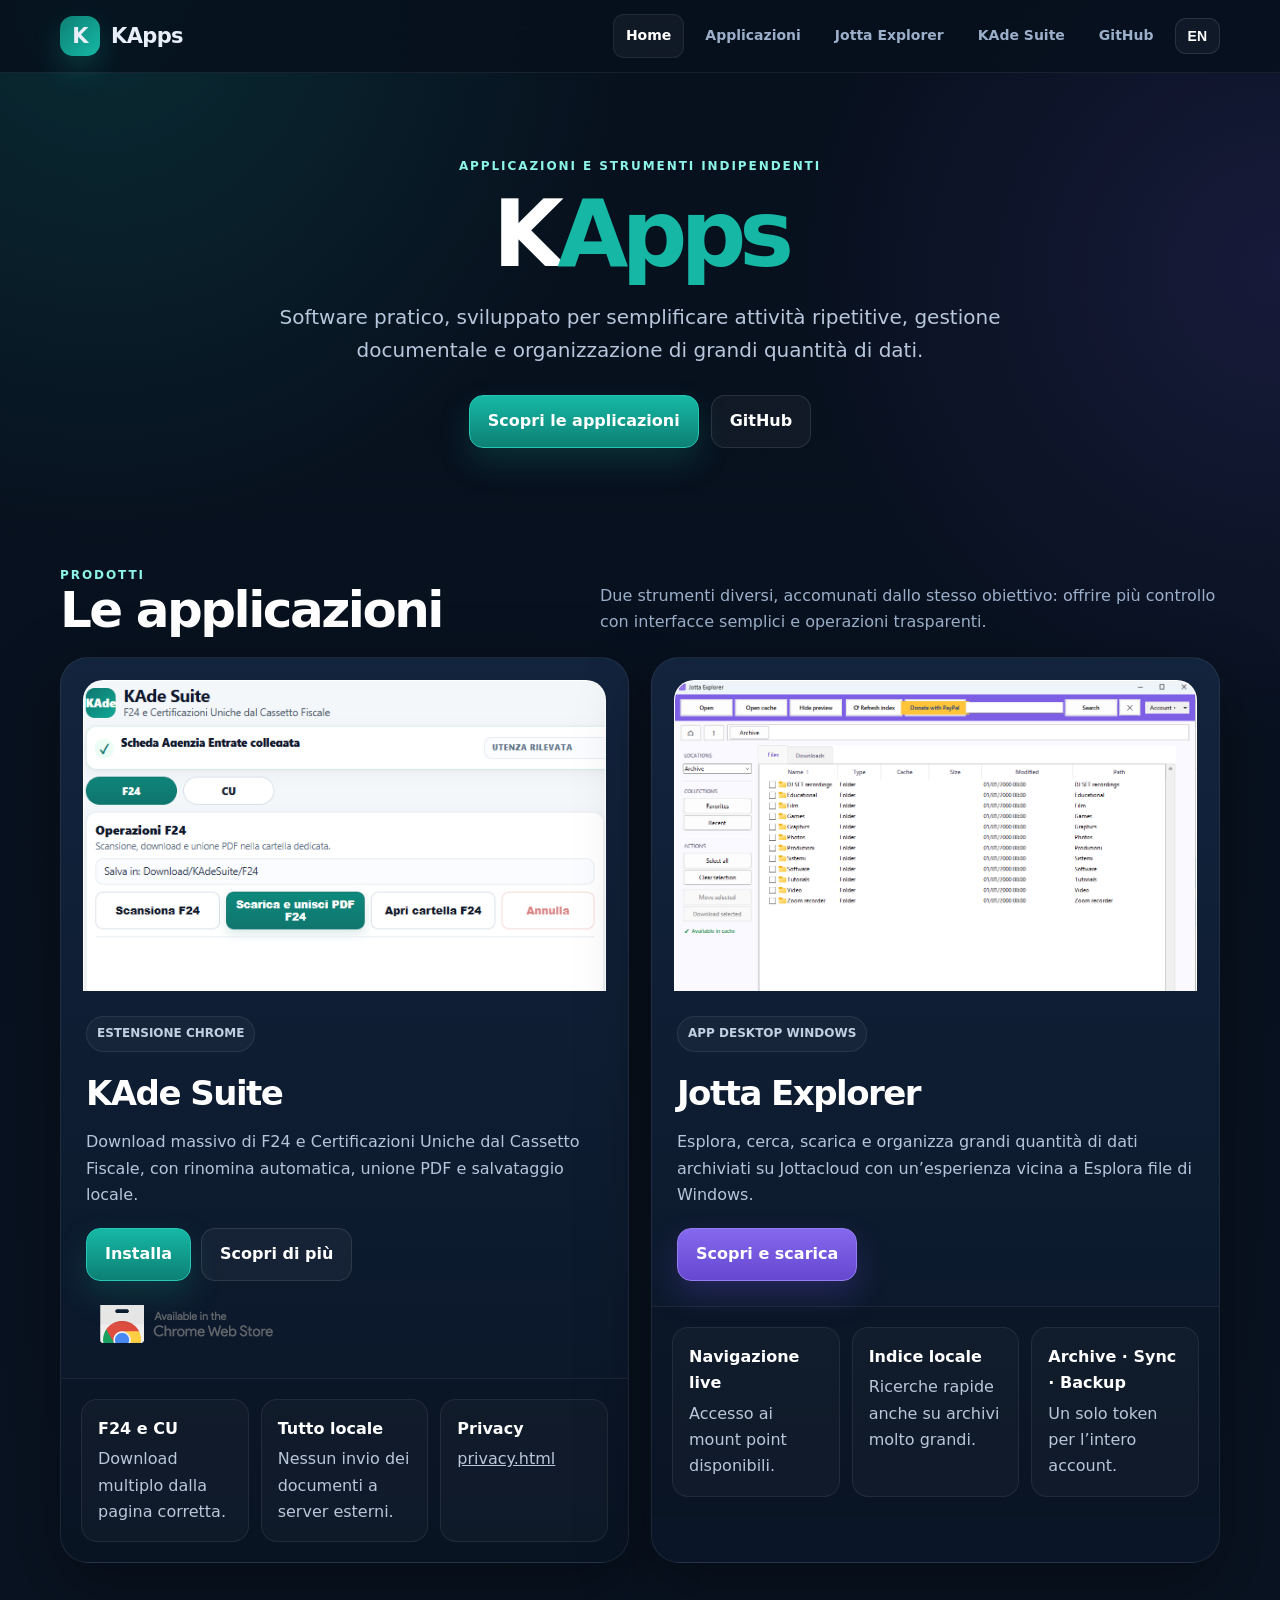
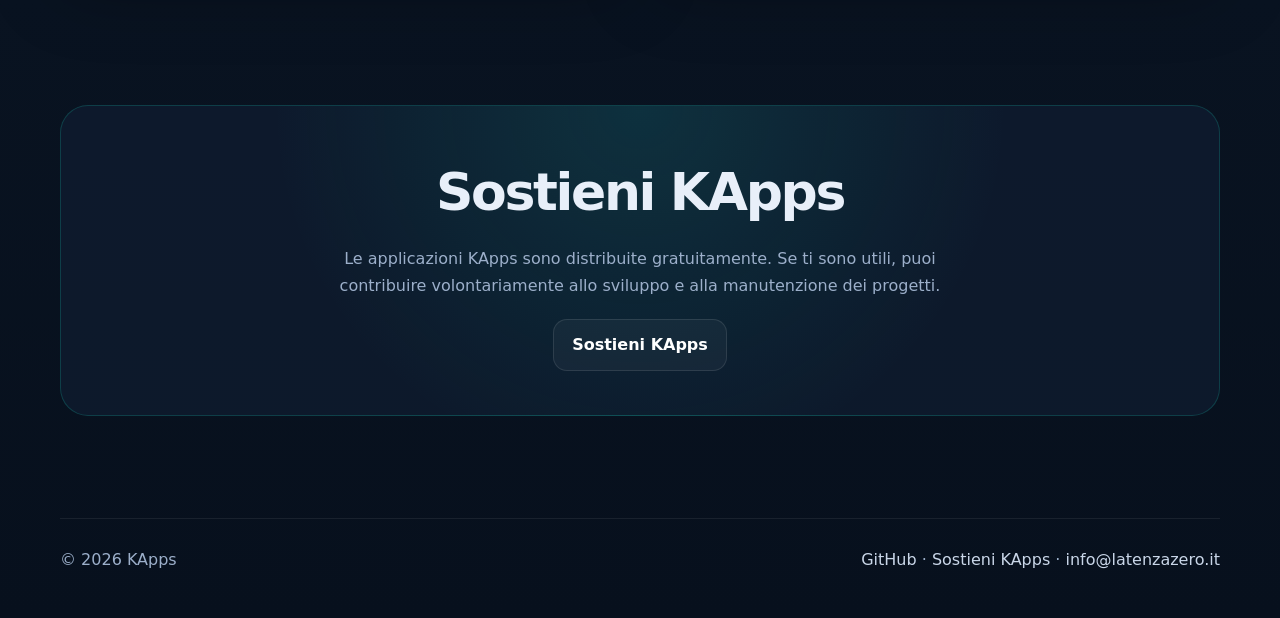
==== index.html @ 86372673 "Add files via upload" ====
<!doctype html><html lang="it"><head><meta charset="utf-8"><meta name="viewport" content="width=device-width,initial-scale=1">
<title>KApps — Applicazioni e strumenti indipendenti</title><meta name="description" content="KApps raccoglie KAde Suite e Jotta Explorer: strumenti indipendenti per documenti fiscali e gestione di grandi archivi Jottacloud."><link rel="canonical" href="https://canbelieve.github.io/"><link rel="icon" href="assets/favicon-32.png"><link rel="stylesheet" href="css/style.css"></head><body>
<header class="site-header"><div class="container header-inner"><a class="brand" href="index.html"><span class="brand-mark">K</span>KApps</a><nav class="nav"><a class="active" href="index.html" data-lang="it">Home</a><a class="active" href="index.html" data-lang="en">Home</a><a href="#apps" data-lang="it">Applicazioni</a><a href="#apps" data-lang="en">Apps</a><a href="jotta-explorer.html">Jotta Explorer</a><a href="https://canbelieve.github.io/kade-suite/">KAde Suite</a><a href="https://github.com/canbelieve">GitHub</a><button class="lang-btn" type="button" data-language-toggle>EN</button></nav></div></header>
<main><section class="container hero"><div class="eyebrow" data-lang="it">Applicazioni e strumenti indipendenti</div><div class="eyebrow" data-lang="en">Independent apps and tools</div><h1>K<span>Apps</span></h1><p class="hero-copy" data-lang="it">Software pratico, sviluppato per semplificare attività ripetitive, gestione documentale e organizzazione di grandi quantità di dati.</p><p class="hero-copy" data-lang="en">Practical software designed to simplify repetitive work, document workflows and the organization of large amounts of data.</p><div class="hero-actions"><a class="button primary" href="#apps" data-lang="it">Scopri le applicazioni</a><a class="button primary" href="#apps" data-lang="en">Explore the apps</a><a class="button" href="https://github.com/canbelieve">GitHub</a></div></section>
<section class="container section" id="apps"><div class="section-head"><div><div class="eyebrow" data-lang="it">Prodotti</div><div class="eyebrow" data-lang="en">Products</div><h2 data-lang="it">Le applicazioni</h2><h2 data-lang="en">The applications</h2></div><p data-lang="it">Due strumenti diversi, accomunati dallo stesso obiettivo: offrire più controllo con interfacce semplici e operazioni trasparenti.</p><p data-lang="en">Two different tools with one shared goal: giving users more control through clear interfaces and transparent workflows.</p></div>
<div class="apps-grid">
<article class="app-card"><div class="app-shot"><img src="assets/kade-suite.png" alt="Interfaccia di KAde Suite"></div><div class="app-content"><span class="tag" data-lang="it">ESTENSIONE CHROME</span><span class="tag" data-lang="en">CHROME EXTENSION</span><h3>KAde Suite</h3><p data-lang="it">Download massivo di F24 e Certificazioni Uniche dal Cassetto Fiscale, con rinomina automatica, unione PDF e salvataggio locale.</p><p data-lang="en">Bulk download of F24 forms and Certificazioni Uniche from the Italian Tax Drawer, with automatic naming, PDF merging and local storage.</p><div class="app-actions"><a class="button primary" href="https://chromewebstore.google.com/detail/kade-suite/hblajdcobjpapcgbkgjkkmnklhofilia" data-lang="it">Installa</a><a class="button primary" href="https://chromewebstore.google.com/detail/kade-suite/hblajdcobjpapcgbkgjkkmnklhofilia" data-lang="en">Install</a><a class="button" href="https://canbelieve.github.io/kade-suite/" data-lang="it">Scopri di più</a><a class="button" href="https://canbelieve.github.io/kade-suite/" data-lang="en">Learn more</a></div><a href="https://chromewebstore.google.com/detail/kade-suite/hblajdcobjpapcgbkgjkkmnklhofilia"><img class="store-badge" src="assets/chrome-web-store-badge.png" alt="Available in the Chrome Web Store"></a></div><div class="feature-strip"><div class="mini-feature"><strong data-lang="it">F24 e CU</strong><strong data-lang="en">F24 and CU</strong><span data-lang="it">Download multiplo dalla pagina corretta.</span><span data-lang="en">Bulk download from the relevant page.</span></div><div class="mini-feature"><strong data-lang="it">Tutto locale</strong><strong data-lang="en">Local processing</strong><span data-lang="it">Nessun invio dei documenti a server esterni.</span><span data-lang="en">No document upload to external servers.</span></div><div class="mini-feature"><strong>Privacy</strong><a href="https://canbelieve.github.io/kade-suite/privacy.html">privacy.html</a></div></div></article>
<article class="app-card"><div class="app-shot"><img src="assets/jotta-explorer.png" alt="Interfaccia di Jotta Explorer"></div><div class="app-content"><span class="tag" data-lang="it">APP DESKTOP WINDOWS</span><span class="tag" data-lang="en">WINDOWS DESKTOP APP</span><h3>Jotta Explorer</h3><p data-lang="it">Esplora, cerca, scarica e organizza grandi quantità di dati archiviati su Jottacloud con un’esperienza vicina a Esplora file di Windows.</p><p data-lang="en">Browse, search, download and organize large Jottacloud archives through an experience closer to Windows File Explorer.</p><div class="app-actions"><a class="button purple" href="jotta-explorer.html" data-lang="it">Scopri e scarica</a><a class="button purple" href="jotta-explorer.html" data-lang="en">Learn more and download</a></div></div><div class="feature-strip"><div class="mini-feature"><strong data-lang="it">Navigazione live</strong><strong data-lang="en">Live browsing</strong><span data-lang="it">Accesso ai mount point disponibili.</span><span data-lang="en">Access to available mount points.</span></div><div class="mini-feature"><strong data-lang="it">Indice locale</strong><strong data-lang="en">Local index</strong><span data-lang="it">Ricerche rapide anche su archivi molto grandi.</span><span data-lang="en">Fast search across very large archives.</span></div><div class="mini-feature"><strong>Archive · Sync · Backup</strong><span data-lang="it">Un solo token per l’intero account.</span><span data-lang="en">One token for the whole account.</span></div></div></article>
</div></section>
<section class="container section"><div class="cta"><h2 data-lang="it">Sostieni KApps</h2><h2 data-lang="en">Support KApps</h2><p data-lang="it">Le applicazioni KApps sono distribuite gratuitamente. Se ti sono utili, puoi contribuire volontariamente allo sviluppo e alla manutenzione dei progetti.</p><p data-lang="en">KApps applications are distributed free of charge. If you find them useful, you can voluntarily support their development and maintenance.</p><a class="button" href="https://www.paypal.com/paypalme/BDISABATINO" target="_blank" rel="noopener noreferrer" data-lang="it">Sostieni KApps</a><a class="button" href="https://www.paypal.com/paypalme/BDISABATINO" target="_blank" rel="noopener noreferrer" data-lang="en">Support KApps</a></div></section></main>
<footer class="container footer"><span>© 2026 KApps</span><span><a href="https://github.com/canbelieve">GitHub</a> · <a href="https://www.paypal.com/paypalme/BDISABATINO" target="_blank" rel="noopener noreferrer" data-lang="it">Sostieni KApps</a><a href="https://www.paypal.com/paypalme/BDISABATINO" target="_blank" rel="noopener noreferrer" data-lang="en">Support KApps</a> · <a href="mailto:info@latenzazero.it">info@latenzazero.it</a></span></footer><script src="js/app.js"></script></body></html>
---- css/style.css ----
:root{
  --bg:#07101d;--bg2:#0a1526;--panel:#0f1d33;--panel2:#13243e;--line:#263a5c;
  --text:#e8eff9;--muted:#9cafca;--white:#fff;--brand:#16b8a5;--brand2:#0d8074;
  --purple:#7657e8;--warning:#f5b83d;--shadow:0 24px 70px rgba(0,0,0,.34);
}
*{box-sizing:border-box}html{scroll-behavior:smooth}body{margin:0;background:
radial-gradient(circle at 8% 0,rgba(22,184,165,.16),transparent 34rem),
radial-gradient(circle at 100% 12%,rgba(118,87,232,.14),transparent 30rem),
linear-gradient(180deg,var(--bg),#091321 72%,var(--bg));color:var(--text);font:16px/1.65 Inter,system-ui,-apple-system,"Segoe UI",sans-serif}
a{color:inherit}.container{width:min(1160px,calc(100% - 32px));margin:auto}.site-header{position:sticky;top:0;z-index:50;background:rgba(7,16,29,.82);backdrop-filter:blur(18px);border-bottom:1px solid rgba(255,255,255,.07)}
.header-inner{min-height:72px;display:flex;align-items:center;justify-content:space-between;gap:20px}.brand{display:flex;align-items:center;gap:11px;text-decoration:none;font-size:21px;font-weight:900;letter-spacing:-.03em}.brand-mark{width:40px;height:40px;border-radius:13px;display:grid;place-items:center;background:linear-gradient(135deg,var(--brand2),var(--brand));box-shadow:0 12px 28px rgba(22,184,165,.24)}
.nav{display:flex;align-items:center;gap:8px}.nav a,.lang-btn{border:1px solid transparent;background:transparent;color:var(--muted);padding:9px 12px;border-radius:11px;text-decoration:none;font-weight:750;font-size:14px}.nav a:hover,.nav a.active{color:#fff;background:rgba(255,255,255,.045);border-color:rgba(255,255,255,.07)}.lang-btn{cursor:pointer;color:#fff;border-color:rgba(255,255,255,.1);background:rgba(255,255,255,.04)}
.hero{padding:84px 0 58px;text-align:center}.eyebrow{color:#8cf5e8;font-size:12px;letter-spacing:.16em;text-transform:uppercase;font-weight:900}.hero h1{font-size:clamp(50px,9vw,92px);line-height:.96;letter-spacing:-.075em;margin:14px 0 22px;color:#fff}.hero h1 span{color:var(--brand)}.hero-copy{max-width:780px;margin:auto;color:#b8c7dc;font-size:20px}.hero-actions{display:flex;justify-content:center;gap:12px;flex-wrap:wrap;margin-top:28px}
.button{display:inline-flex;align-items:center;justify-content:center;min-height:48px;padding:12px 18px;border-radius:14px;text-decoration:none;font-weight:850;border:1px solid rgba(255,255,255,.1);background:rgba(255,255,255,.04);color:#fff}.button.primary{background:linear-gradient(180deg,var(--brand),var(--brand2));border-color:#25c7b5;box-shadow:0 14px 30px rgba(13,128,116,.27)}.button.purple{background:linear-gradient(180deg,#8468ee,#6548cf);border-color:#947df0;box-shadow:0 14px 30px rgba(101,72,207,.26)}.button:hover{transform:translateY(-1px)}
.section{padding:60px 0}.section-head{display:flex;justify-content:space-between;align-items:end;gap:24px;margin-bottom:22px}.section-head h2{margin:0;color:#fff;font-size:clamp(32px,5vw,50px);letter-spacing:-.05em;line-height:1}.section-head p{max-width:620px;margin:0;color:var(--muted)}
.apps-grid{display:grid;grid-template-columns:1fr 1fr;gap:22px}.app-card{overflow:hidden;border:1px solid rgba(255,255,255,.075);background:linear-gradient(180deg,rgba(19,36,62,.98),rgba(10,22,39,.98));border-radius:28px;box-shadow:var(--shadow)}.app-shot{margin:22px 22px 0;border-radius:20px 20px 0 0;overflow:hidden;border:1px solid rgba(255,255,255,.09);border-bottom:0;background:#fff;transition:.25s transform}.app-card:hover .app-shot{transform:translateY(-4px)}.app-shot img{display:block;width:100%;height:310px;object-fit:cover;object-position:top}.app-content{padding:25px}.tag{display:inline-flex;padding:7px 10px;border-radius:999px;border:1px solid rgba(255,255,255,.08);background:rgba(255,255,255,.035);font-size:12px;font-weight:850;color:#c2d0e2}.app-content h3{font-size:34px;letter-spacing:-.045em;color:#fff;margin:13px 0 8px}.app-content p{color:#b6c5da;margin:0}.app-actions{display:flex;gap:10px;flex-wrap:wrap;margin-top:20px}.store-badge{display:block;width:206px;height:58px;object-fit:contain;margin-top:14px}
.feature-strip{display:grid;grid-template-columns:repeat(3,1fr);gap:12px;padding:20px;border-top:1px solid rgba(255,255,255,.07);background:rgba(0,0,0,.11)}.mini-feature{padding:16px;border:1px solid rgba(255,255,255,.07);background:rgba(255,255,255,.027);border-radius:16px;color:#b9c7da}.mini-feature strong{display:block;color:#fff;margin-bottom:4px}
.product-hero{padding:64px 0 40px}.product-grid{display:grid;grid-template-columns:1.05fr .95fr;gap:34px;align-items:center}.product-copy h1{font-size:clamp(48px,8vw,82px);line-height:.98;letter-spacing:-.065em;margin:12px 0 20px;color:#fff}.product-copy p{color:#b8c7dc;font-size:20px}.product-shot{border:1px solid rgba(255,255,255,.09);border-radius:24px;padding:10px;background:linear-gradient(180deg,rgba(255,255,255,.07),rgba(255,255,255,.025));box-shadow:var(--shadow)}.product-shot img{width:100%;display:block;border-radius:16px;background:#fff}.notes{display:flex;gap:14px;flex-wrap:wrap;margin-top:18px;color:var(--muted);font-size:14px}
.content-grid{display:grid;grid-template-columns:1fr 1fr;gap:18px}.panel{border:1px solid rgba(255,255,255,.075);background:linear-gradient(180deg,rgba(18,34,57,.9),rgba(11,24,42,.92));border-radius:24px;padding:25px}.panel h2{margin:0 0 12px;color:#fff;font-size:28px;letter-spacing:-.03em}.panel h3{color:#fff}.panel p,.panel li{color:#b7c6da}.panel ul{padding-left:20px}.callout{border-color:rgba(245,184,61,.28);background:linear-gradient(180deg,rgba(104,72,10,.18),rgba(33,25,15,.26))}.cta{margin-top:22px;text-align:center;border:1px solid rgba(22,184,165,.23);background:radial-gradient(circle at top,rgba(22,184,165,.15),transparent 56%),rgba(15,29,49,.75);border-radius:28px;padding:44px 24px}.cta h2{margin:0 0 10px;font-size:clamp(32px,5vw,52px);letter-spacing:-.045em}.cta p{max-width:660px;margin:0 auto 20px;color:var(--muted)}
.footer{margin-top:42px;padding:28px 0 44px;border-top:1px solid rgba(255,255,255,.07);display:flex;justify-content:space-between;gap:20px;flex-wrap:wrap;color:var(--muted)}.footer a{text-decoration:none;color:#c9d6e8}
[hidden]{display:none!important}
@media(max-width:920px){.apps-grid,.product-grid,.content-grid{grid-template-columns:1fr}.app-shot img{height:auto}.feature-strip{grid-template-columns:1fr}.nav a:not(.keep-mobile){display:none}.hero{padding-top:54px}.section-head{display:block}.section-head p{margin-top:10px}}
@media(max-width:560px){.header-inner{min-height:64px}.brand{font-size:19px}.brand-mark{width:36px;height:36px}.hero h1{font-size:54px}.hero-copy,.product-copy p{font-size:18px}.app-content{padding:21px}.app-shot{margin:14px 14px 0}.section{padding:44px 0}}
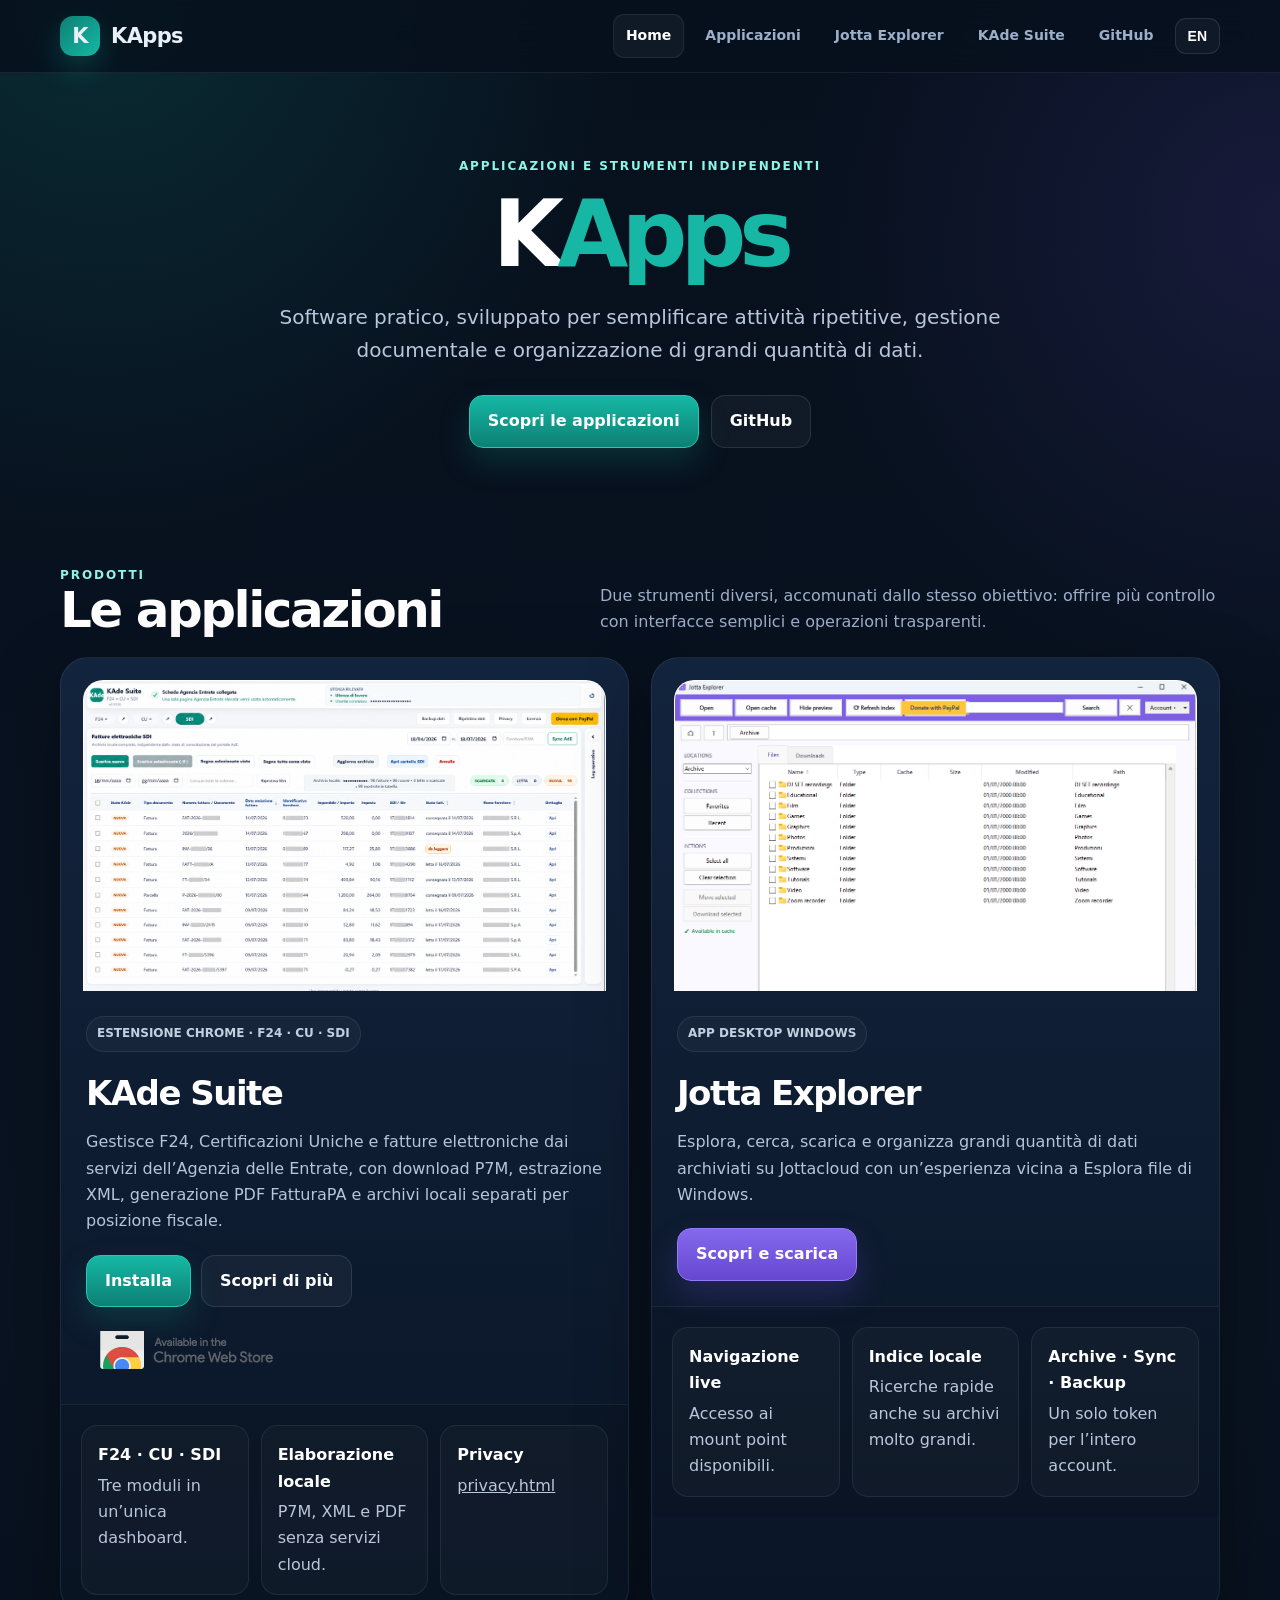
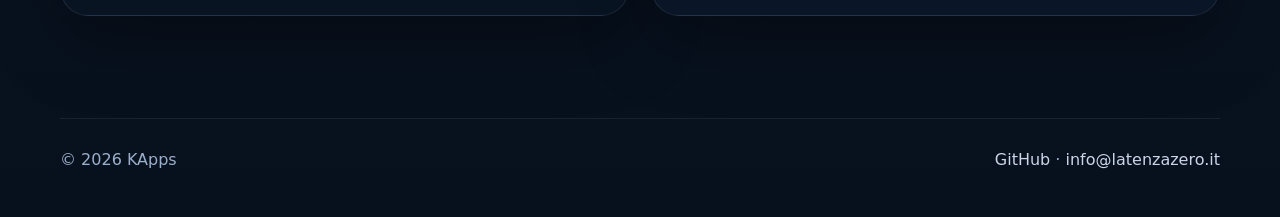
==== commit 7315f485: "Add files via upload" ====
--- a/index.html
+++ b/index.html
@@ -1,11 +1,10 @@
 <!doctype html><html lang="it"><head><meta charset="utf-8"><meta name="viewport" content="width=device-width,initial-scale=1">
-<title>KApps — Applicazioni e strumenti indipendenti</title><meta name="description" content="KApps raccoglie KAde Suite e Jotta Explorer: strumenti indipendenti per documenti fiscali e gestione di grandi archivi Jottacloud."><link rel="canonical" href="https://canbelieve.github.io/"><link rel="icon" href="assets/favicon-32.png"><link rel="stylesheet" href="css/style.css"></head><body>
+<title>KApps — Applicazioni e strumenti indipendenti</title><meta name="description" content="KApps raccoglie KAde Suite per F24, Certificazioni Uniche e fatture elettroniche SDI, e Jotta Explorer per la gestione di archivi Jottacloud."><link rel="canonical" href="https://canbelieve.github.io/"><link rel="icon" href="assets/favicon-32.png"><link rel="stylesheet" href="css/style.css"></head><body>
 <header class="site-header"><div class="container header-inner"><a class="brand" href="index.html"><span class="brand-mark">K</span>KApps</a><nav class="nav"><a class="active" href="index.html" data-lang="it">Home</a><a class="active" href="index.html" data-lang="en">Home</a><a href="#apps" data-lang="it">Applicazioni</a><a href="#apps" data-lang="en">Apps</a><a href="jotta-explorer.html">Jotta Explorer</a><a href="https://canbelieve.github.io/kade-suite/">KAde Suite</a><a href="https://github.com/canbelieve">GitHub</a><button class="lang-btn" type="button" data-language-toggle>EN</button></nav></div></header>
 <main><section class="container hero"><div class="eyebrow" data-lang="it">Applicazioni e strumenti indipendenti</div><div class="eyebrow" data-lang="en">Independent apps and tools</div><h1>K<span>Apps</span></h1><p class="hero-copy" data-lang="it">Software pratico, sviluppato per semplificare attività ripetitive, gestione documentale e organizzazione di grandi quantità di dati.</p><p class="hero-copy" data-lang="en">Practical software designed to simplify repetitive work, document workflows and the organization of large amounts of data.</p><div class="hero-actions"><a class="button primary" href="#apps" data-lang="it">Scopri le applicazioni</a><a class="button primary" href="#apps" data-lang="en">Explore the apps</a><a class="button" href="https://github.com/canbelieve">GitHub</a></div></section>
 <section class="container section" id="apps"><div class="section-head"><div><div class="eyebrow" data-lang="it">Prodotti</div><div class="eyebrow" data-lang="en">Products</div><h2 data-lang="it">Le applicazioni</h2><h2 data-lang="en">The applications</h2></div><p data-lang="it">Due strumenti diversi, accomunati dallo stesso obiettivo: offrire più controllo con interfacce semplici e operazioni trasparenti.</p><p data-lang="en">Two different tools with one shared goal: giving users more control through clear interfaces and transparent workflows.</p></div>
 <div class="apps-grid">
-<article class="app-card"><div class="app-shot"><img src="assets/kade-suite.png" alt="Interfaccia di KAde Suite"></div><div class="app-content"><span class="tag" data-lang="it">ESTENSIONE CHROME</span><span class="tag" data-lang="en">CHROME EXTENSION</span><h3>KAde Suite</h3><p data-lang="it">Download massivo di F24 e Certificazioni Uniche dal Cassetto Fiscale, con rinomina automatica, unione PDF e salvataggio locale.</p><p data-lang="en">Bulk download of F24 forms and Certificazioni Uniche from the Italian Tax Drawer, with automatic naming, PDF merging and local storage.</p><div class="app-actions"><a class="button primary" href="https://chromewebstore.google.com/detail/kade-suite/hblajdcobjpapcgbkgjkkmnklhofilia" data-lang="it">Installa</a><a class="button primary" href="https://chromewebstore.google.com/detail/kade-suite/hblajdcobjpapcgbkgjkkmnklhofilia" data-lang="en">Install</a><a class="button" href="https://canbelieve.github.io/kade-suite/" data-lang="it">Scopri di più</a><a class="button" href="https://canbelieve.github.io/kade-suite/" data-lang="en">Learn more</a></div><a href="https://chromewebstore.google.com/detail/kade-suite/hblajdcobjpapcgbkgjkkmnklhofilia"><img class="store-badge" src="assets/chrome-web-store-badge.png" alt="Available in the Chrome Web Store"></a></div><div class="feature-strip"><div class="mini-feature"><strong data-lang="it">F24 e CU</strong><strong data-lang="en">F24 and CU</strong><span data-lang="it">Download multiplo dalla pagina corretta.</span><span data-lang="en">Bulk download from the relevant page.</span></div><div class="mini-feature"><strong data-lang="it">Tutto locale</strong><strong data-lang="en">Local processing</strong><span data-lang="it">Nessun invio dei documenti a server esterni.</span><span data-lang="en">No document upload to external servers.</span></div><div class="mini-feature"><strong>Privacy</strong><a href="https://canbelieve.github.io/kade-suite/privacy.html">privacy.html</a></div></div></article>
+<article class="app-card"><div class="app-shot"><img src="assets/kade-suite.png" alt="Modulo SDI di KAde Suite per la gestione delle fatture elettroniche"></div><div class="app-content"><span class="tag" data-lang="it">ESTENSIONE CHROME · F24 · CU · SDI</span><span class="tag" data-lang="en">CHROME EXTENSION · F24 · CU · SDI</span><h3>KAde Suite</h3><p data-lang="it">Gestisce F24, Certificazioni Uniche e fatture elettroniche dai servizi dell’Agenzia delle Entrate, con download P7M, estrazione XML, generazione PDF FatturaPA e archivi locali separati per posizione fiscale.</p><p data-lang="en">Manage F24 forms, Certificazioni Uniche and electronic invoices from the Italian Revenue Agency services, including P7M downloads, local XML extraction, FatturaPA PDF generation and separate archives for each tax profile.</p><div class="app-actions"><a class="button primary" href="https://chromewebstore.google.com/detail/kade-suite/hblajdcobjpapcgbkgjkkmnklhofilia" data-lang="it">Installa</a><a class="button primary" href="https://chromewebstore.google.com/detail/kade-suite/hblajdcobjpapcgbkgjkkmnklhofilia" data-lang="en">Install</a><a class="button" href="https://canbelieve.github.io/kade-suite/" data-lang="it">Scopri di più</a><a class="button" href="https://canbelieve.github.io/kade-suite/" data-lang="en">Learn more</a></div><a href="https://chromewebstore.google.com/detail/kade-suite/hblajdcobjpapcgbkgjkkmnklhofilia"><img class="store-badge" src="assets/chrome-web-store-badge.png" alt="Available in the Chrome Web Store"></a></div><div class="feature-strip"><div class="mini-feature"><strong>F24 · CU · SDI</strong><span data-lang="it">Tre moduli in un’unica dashboard.</span><span data-lang="en">Three modules in one dashboard.</span></div><div class="mini-feature"><strong data-lang="it">Elaborazione locale</strong><strong data-lang="en">Local processing</strong><span data-lang="it">P7M, XML e PDF senza servizi cloud.</span><span data-lang="en">P7M, XML and PDF without cloud services.</span></div><div class="mini-feature"><strong>Privacy</strong><a href="https://canbelieve.github.io/kade-suite/privacy.html">privacy.html</a></div></div></article>
 <article class="app-card"><div class="app-shot"><img src="assets/jotta-explorer.png" alt="Interfaccia di Jotta Explorer"></div><div class="app-content"><span class="tag" data-lang="it">APP DESKTOP WINDOWS</span><span class="tag" data-lang="en">WINDOWS DESKTOP APP</span><h3>Jotta Explorer</h3><p data-lang="it">Esplora, cerca, scarica e organizza grandi quantità di dati archiviati su Jottacloud con un’esperienza vicina a Esplora file di Windows.</p><p data-lang="en">Browse, search, download and organize large Jottacloud archives through an experience closer to Windows File Explorer.</p><div class="app-actions"><a class="button purple" href="jotta-explorer.html" data-lang="it">Scopri e scarica</a><a class="button purple" href="jotta-explorer.html" data-lang="en">Learn more and download</a></div></div><div class="feature-strip"><div class="mini-feature"><strong data-lang="it">Navigazione live</strong><strong data-lang="en">Live browsing</strong><span data-lang="it">Accesso ai mount point disponibili.</span><span data-lang="en">Access to available mount points.</span></div><div class="mini-feature"><strong data-lang="it">Indice locale</strong><strong data-lang="en">Local index</strong><span data-lang="it">Ricerche rapide anche su archivi molto grandi.</span><span data-lang="en">Fast search across very large archives.</span></div><div class="mini-feature"><strong>Archive · Sync · Backup</strong><span data-lang="it">Un solo token per l’intero account.</span><span data-lang="en">One token for the whole account.</span></div></div></article>
-</div></section>
-<section class="container section"><div class="cta"><h2 data-lang="it">Sostieni KApps</h2><h2 data-lang="en">Support KApps</h2><p data-lang="it">Le applicazioni KApps sono distribuite gratuitamente. Se ti sono utili, puoi contribuire volontariamente allo sviluppo e alla manutenzione dei progetti.</p><p data-lang="en">KApps applications are distributed free of charge. If you find them useful, you can voluntarily support their development and maintenance.</p><a class="button" href="https://www.paypal.com/paypalme/BDISABATINO" target="_blank" rel="noopener noreferrer" data-lang="it">Sostieni KApps</a><a class="button" href="https://www.paypal.com/paypalme/BDISABATINO" target="_blank" rel="noopener noreferrer" data-lang="en">Support KApps</a></div></section></main>
-<footer class="container footer"><span>© 2026 KApps</span><span><a href="https://github.com/canbelieve">GitHub</a> · <a href="https://www.paypal.com/paypalme/BDISABATINO" target="_blank" rel="noopener noreferrer" data-lang="it">Sostieni KApps</a><a href="https://www.paypal.com/paypalme/BDISABATINO" target="_blank" rel="noopener noreferrer" data-lang="en">Support KApps</a> · <a href="mailto:info@latenzazero.it">info@latenzazero.it</a></span></footer><script src="js/app.js"></script></body></html>+</div></section></main>
+<footer class="container footer"><span>© 2026 KApps</span><span><a href="https://github.com/canbelieve">GitHub</a> · <a href="mailto:info@latenzazero.it">info@latenzazero.it</a></span></footer><script src="js/app.js"></script></body></html>
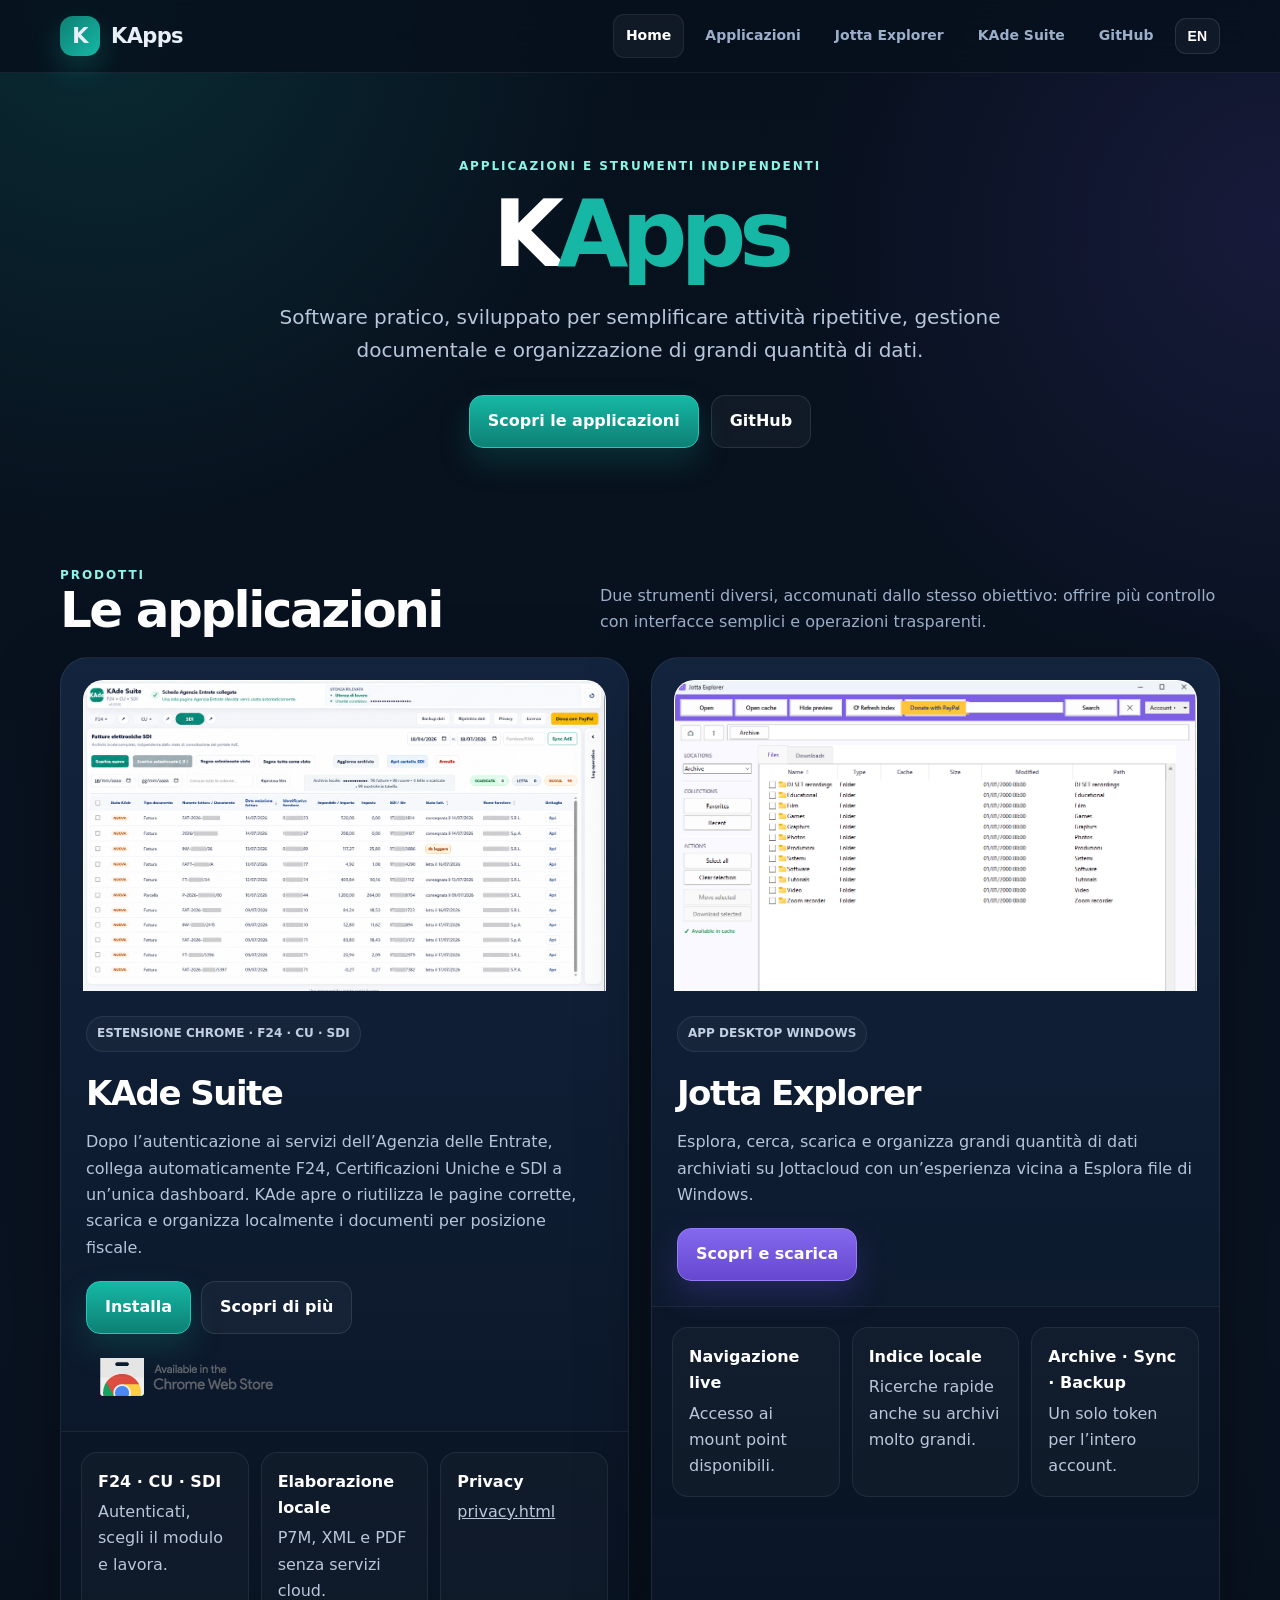
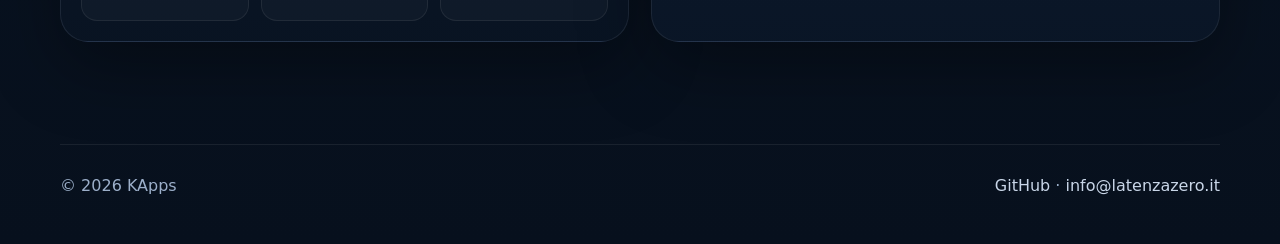
==== commit 90350620: "Add files via upload" ====
--- a/index.html
+++ b/index.html
@@ -4,7 +4,7 @@
 <main><section class="container hero"><div class="eyebrow" data-lang="it">Applicazioni e strumenti indipendenti</div><div class="eyebrow" data-lang="en">Independent apps and tools</div><h1>K<span>Apps</span></h1><p class="hero-copy" data-lang="it">Software pratico, sviluppato per semplificare attività ripetitive, gestione documentale e organizzazione di grandi quantità di dati.</p><p class="hero-copy" data-lang="en">Practical software designed to simplify repetitive work, document workflows and the organization of large amounts of data.</p><div class="hero-actions"><a class="button primary" href="#apps" data-lang="it">Scopri le applicazioni</a><a class="button primary" href="#apps" data-lang="en">Explore the apps</a><a class="button" href="https://github.com/canbelieve">GitHub</a></div></section>
 <section class="container section" id="apps"><div class="section-head"><div><div class="eyebrow" data-lang="it">Prodotti</div><div class="eyebrow" data-lang="en">Products</div><h2 data-lang="it">Le applicazioni</h2><h2 data-lang="en">The applications</h2></div><p data-lang="it">Due strumenti diversi, accomunati dallo stesso obiettivo: offrire più controllo con interfacce semplici e operazioni trasparenti.</p><p data-lang="en">Two different tools with one shared goal: giving users more control through clear interfaces and transparent workflows.</p></div>
 <div class="apps-grid">
-<article class="app-card"><div class="app-shot"><img src="assets/kade-suite.png" alt="Modulo SDI di KAde Suite per la gestione delle fatture elettroniche"></div><div class="app-content"><span class="tag" data-lang="it">ESTENSIONE CHROME · F24 · CU · SDI</span><span class="tag" data-lang="en">CHROME EXTENSION · F24 · CU · SDI</span><h3>KAde Suite</h3><p data-lang="it">Gestisce F24, Certificazioni Uniche e fatture elettroniche dai servizi dell’Agenzia delle Entrate, con download P7M, estrazione XML, generazione PDF FatturaPA e archivi locali separati per posizione fiscale.</p><p data-lang="en">Manage F24 forms, Certificazioni Uniche and electronic invoices from the Italian Revenue Agency services, including P7M downloads, local XML extraction, FatturaPA PDF generation and separate archives for each tax profile.</p><div class="app-actions"><a class="button primary" href="https://chromewebstore.google.com/detail/kade-suite/hblajdcobjpapcgbkgjkkmnklhofilia" data-lang="it">Installa</a><a class="button primary" href="https://chromewebstore.google.com/detail/kade-suite/hblajdcobjpapcgbkgjkkmnklhofilia" data-lang="en">Install</a><a class="button" href="https://canbelieve.github.io/kade-suite/" data-lang="it">Scopri di più</a><a class="button" href="https://canbelieve.github.io/kade-suite/" data-lang="en">Learn more</a></div><a href="https://chromewebstore.google.com/detail/kade-suite/hblajdcobjpapcgbkgjkkmnklhofilia"><img class="store-badge" src="assets/chrome-web-store-badge.png" alt="Available in the Chrome Web Store"></a></div><div class="feature-strip"><div class="mini-feature"><strong>F24 · CU · SDI</strong><span data-lang="it">Tre moduli in un’unica dashboard.</span><span data-lang="en">Three modules in one dashboard.</span></div><div class="mini-feature"><strong data-lang="it">Elaborazione locale</strong><strong data-lang="en">Local processing</strong><span data-lang="it">P7M, XML e PDF senza servizi cloud.</span><span data-lang="en">P7M, XML and PDF without cloud services.</span></div><div class="mini-feature"><strong>Privacy</strong><a href="https://canbelieve.github.io/kade-suite/privacy.html">privacy.html</a></div></div></article>
+<article class="app-card"><div class="app-shot"><img src="assets/kade-suite.png" alt="Modulo SDI di KAde Suite per la gestione delle fatture elettroniche"></div><div class="app-content"><span class="tag" data-lang="it">ESTENSIONE CHROME · F24 · CU · SDI</span><span class="tag" data-lang="en">CHROME EXTENSION · F24 · CU · SDI</span><h3>KAde Suite</h3><p data-lang="it">Dopo l’autenticazione ai servizi dell’Agenzia delle Entrate, collega automaticamente F24, Certificazioni Uniche e SDI a un’unica dashboard. KAde apre o riutilizza le pagine corrette, scarica e organizza localmente i documenti per posizione fiscale.</p><p data-lang="en">After signing in to the Italian Revenue Agency services, connect F24, Certificazioni Uniche and SDI to one dashboard. KAde opens or reuses the correct pages and organizes documents locally by tax profile.</p><div class="app-actions"><a class="button primary" href="https://chromewebstore.google.com/detail/kade-suite/hblajdcobjpapcgbkgjkkmnklhofilia" data-lang="it">Installa</a><a class="button primary" href="https://chromewebstore.google.com/detail/kade-suite/hblajdcobjpapcgbkgjkkmnklhofilia" data-lang="en">Install</a><a class="button" href="https://canbelieve.github.io/kade-suite/" data-lang="it">Scopri di più</a><a class="button" href="https://canbelieve.github.io/kade-suite/" data-lang="en">Learn more</a></div><a href="https://chromewebstore.google.com/detail/kade-suite/hblajdcobjpapcgbkgjkkmnklhofilia"><img class="store-badge" src="assets/chrome-web-store-badge.png" alt="Available in the Chrome Web Store"></a></div><div class="feature-strip"><div class="mini-feature"><strong>F24 · CU · SDI</strong><span data-lang="it">Autenticati, scegli il modulo e lavora.</span><span data-lang="en">Sign in, choose a module and work.</span></div><div class="mini-feature"><strong data-lang="it">Elaborazione locale</strong><strong data-lang="en">Local processing</strong><span data-lang="it">P7M, XML e PDF senza servizi cloud.</span><span data-lang="en">P7M, XML and PDF without cloud services.</span></div><div class="mini-feature"><strong>Privacy</strong><a href="https://canbelieve.github.io/kade-suite/privacy.html">privacy.html</a></div></div></article>
 <article class="app-card"><div class="app-shot"><img src="assets/jotta-explorer.png" alt="Interfaccia di Jotta Explorer"></div><div class="app-content"><span class="tag" data-lang="it">APP DESKTOP WINDOWS</span><span class="tag" data-lang="en">WINDOWS DESKTOP APP</span><h3>Jotta Explorer</h3><p data-lang="it">Esplora, cerca, scarica e organizza grandi quantità di dati archiviati su Jottacloud con un’esperienza vicina a Esplora file di Windows.</p><p data-lang="en">Browse, search, download and organize large Jottacloud archives through an experience closer to Windows File Explorer.</p><div class="app-actions"><a class="button purple" href="jotta-explorer.html" data-lang="it">Scopri e scarica</a><a class="button purple" href="jotta-explorer.html" data-lang="en">Learn more and download</a></div></div><div class="feature-strip"><div class="mini-feature"><strong data-lang="it">Navigazione live</strong><strong data-lang="en">Live browsing</strong><span data-lang="it">Accesso ai mount point disponibili.</span><span data-lang="en">Access to available mount points.</span></div><div class="mini-feature"><strong data-lang="it">Indice locale</strong><strong data-lang="en">Local index</strong><span data-lang="it">Ricerche rapide anche su archivi molto grandi.</span><span data-lang="en">Fast search across very large archives.</span></div><div class="mini-feature"><strong>Archive · Sync · Backup</strong><span data-lang="it">Un solo token per l’intero account.</span><span data-lang="en">One token for the whole account.</span></div></div></article>
 </div></section></main>
 <footer class="container footer"><span>© 2026 KApps</span><span><a href="https://github.com/canbelieve">GitHub</a> · <a href="mailto:info@latenzazero.it">info@latenzazero.it</a></span></footer><script src="js/app.js"></script></body></html>
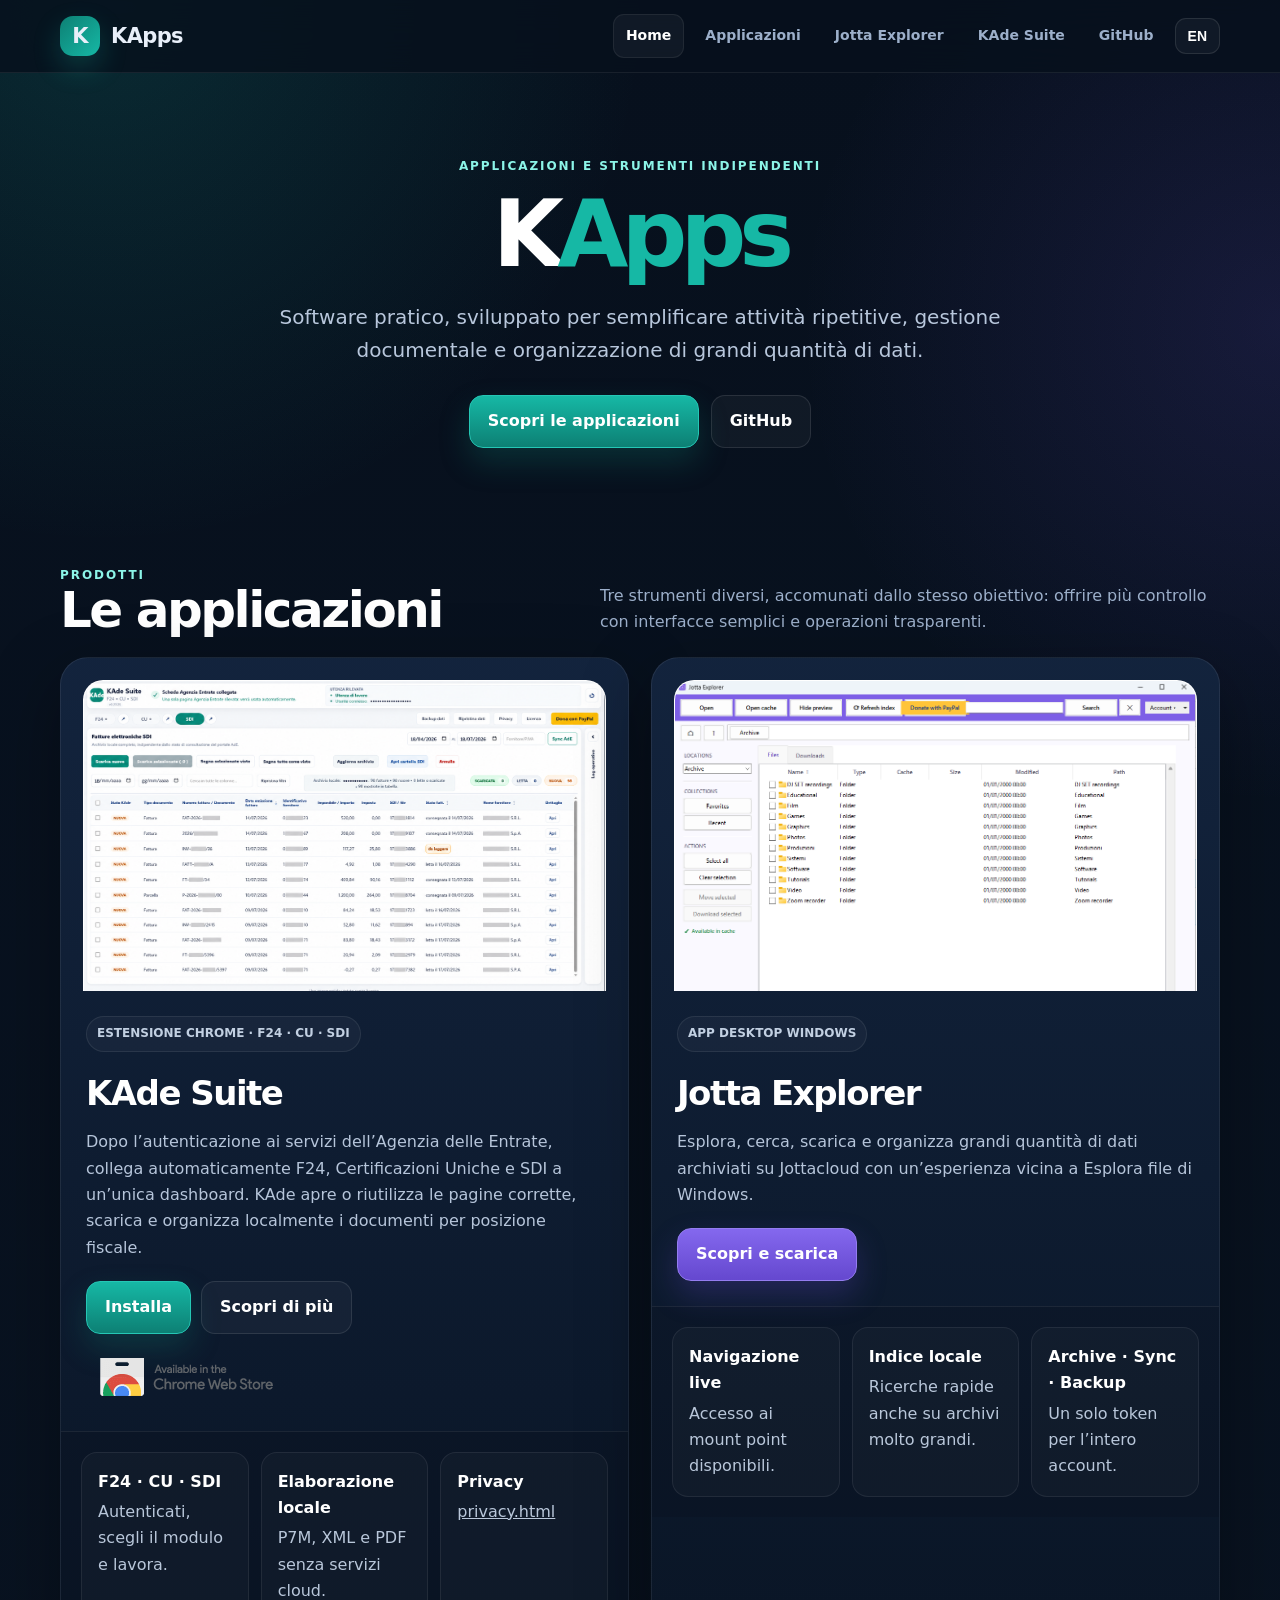
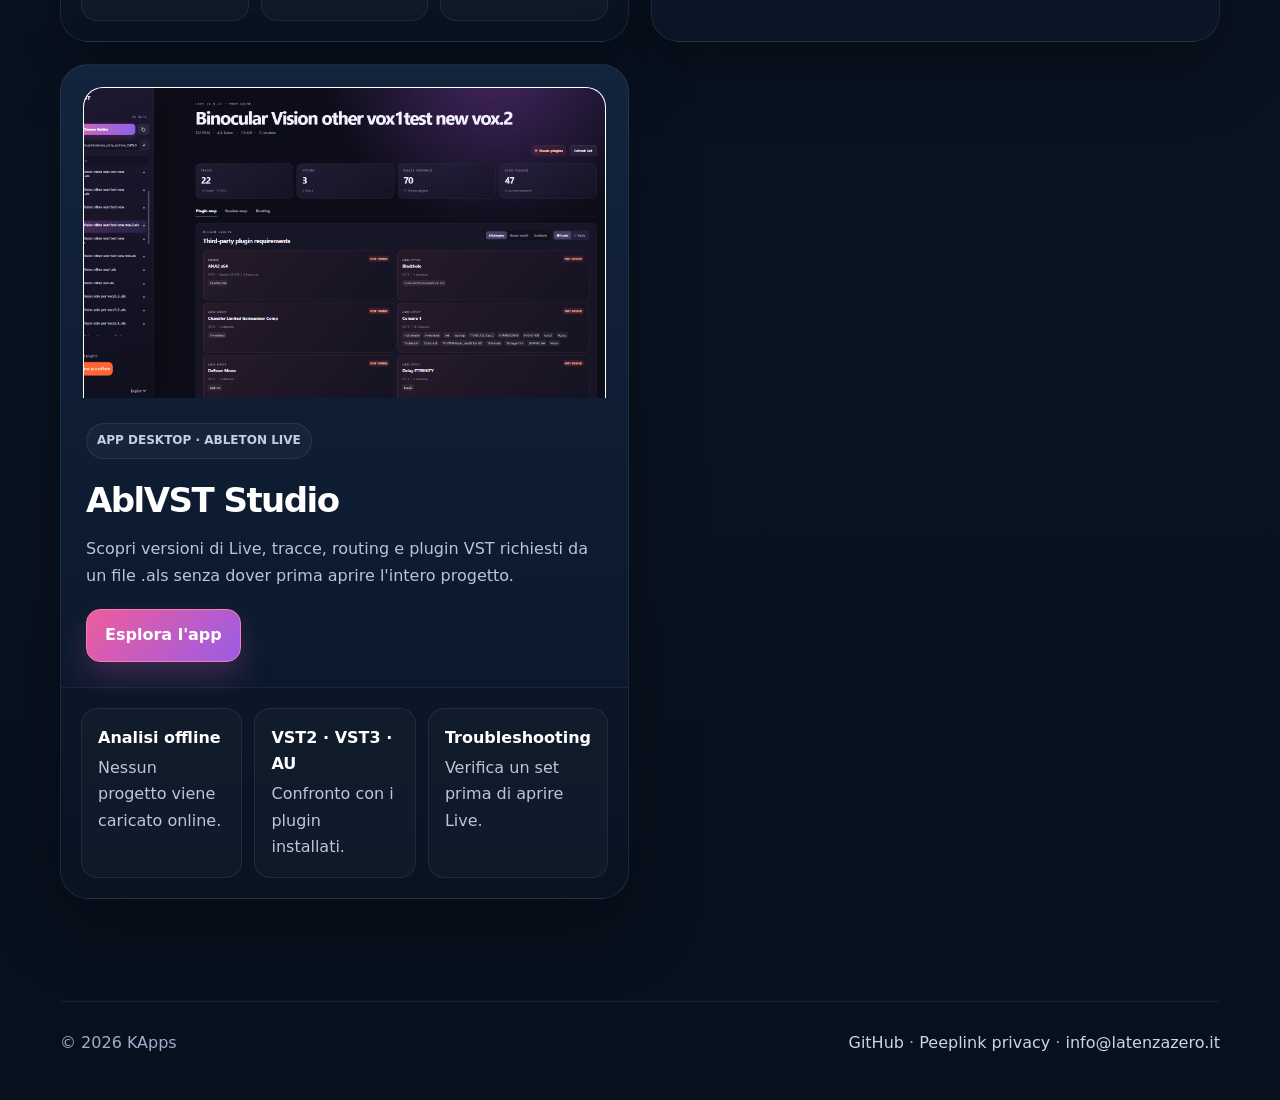
==== commit 92f98848: "Add files via upload" ====
--- a/index.html
+++ b/index.html
@@ -1,10 +1,11 @@
 <!doctype html><html lang="it"><head><meta charset="utf-8"><meta name="viewport" content="width=device-width,initial-scale=1">
-<title>KApps — Applicazioni e strumenti indipendenti</title><meta name="description" content="KApps raccoglie KAde Suite per F24, Certificazioni Uniche e fatture elettroniche SDI, e Jotta Explorer per la gestione di archivi Jottacloud."><link rel="canonical" href="https://canbelieve.github.io/"><link rel="icon" href="assets/favicon-32.png"><link rel="stylesheet" href="css/style.css"></head><body>
+<title>KApps — Applicazioni e strumenti indipendenti</title><meta name="description" content="KApps raccoglie KAde Suite, Jotta Explorer e AblVST Studio: strumenti indipendenti per documenti, archivi cloud e progetti Ableton Live."><link rel="canonical" href="https://canbelieve.github.io/"><link rel="icon" href="assets/favicon-32.png"><link rel="stylesheet" href="css/style.css"></head><body>
 <header class="site-header"><div class="container header-inner"><a class="brand" href="index.html"><span class="brand-mark">K</span>KApps</a><nav class="nav"><a class="active" href="index.html" data-lang="it">Home</a><a class="active" href="index.html" data-lang="en">Home</a><a href="#apps" data-lang="it">Applicazioni</a><a href="#apps" data-lang="en">Apps</a><a href="jotta-explorer.html">Jotta Explorer</a><a href="https://canbelieve.github.io/kade-suite/">KAde Suite</a><a href="https://github.com/canbelieve">GitHub</a><button class="lang-btn" type="button" data-language-toggle>EN</button></nav></div></header>
 <main><section class="container hero"><div class="eyebrow" data-lang="it">Applicazioni e strumenti indipendenti</div><div class="eyebrow" data-lang="en">Independent apps and tools</div><h1>K<span>Apps</span></h1><p class="hero-copy" data-lang="it">Software pratico, sviluppato per semplificare attività ripetitive, gestione documentale e organizzazione di grandi quantità di dati.</p><p class="hero-copy" data-lang="en">Practical software designed to simplify repetitive work, document workflows and the organization of large amounts of data.</p><div class="hero-actions"><a class="button primary" href="#apps" data-lang="it">Scopri le applicazioni</a><a class="button primary" href="#apps" data-lang="en">Explore the apps</a><a class="button" href="https://github.com/canbelieve">GitHub</a></div></section>
-<section class="container section" id="apps"><div class="section-head"><div><div class="eyebrow" data-lang="it">Prodotti</div><div class="eyebrow" data-lang="en">Products</div><h2 data-lang="it">Le applicazioni</h2><h2 data-lang="en">The applications</h2></div><p data-lang="it">Due strumenti diversi, accomunati dallo stesso obiettivo: offrire più controllo con interfacce semplici e operazioni trasparenti.</p><p data-lang="en">Two different tools with one shared goal: giving users more control through clear interfaces and transparent workflows.</p></div>
+<section class="container section" id="apps"><div class="section-head"><div><div class="eyebrow" data-lang="it">Prodotti</div><div class="eyebrow" data-lang="en">Products</div><h2 data-lang="it">Le applicazioni</h2><h2 data-lang="en">The applications</h2></div><p data-lang="it">Tre strumenti diversi, accomunati dallo stesso obiettivo: offrire più controllo con interfacce semplici e operazioni trasparenti.</p><p data-lang="en">Three different tools with one shared goal: giving users more control through clear interfaces and transparent workflows.</p></div>
 <div class="apps-grid">
 <article class="app-card"><div class="app-shot"><img src="assets/kade-suite.png" alt="Modulo SDI di KAde Suite per la gestione delle fatture elettroniche"></div><div class="app-content"><span class="tag" data-lang="it">ESTENSIONE CHROME · F24 · CU · SDI</span><span class="tag" data-lang="en">CHROME EXTENSION · F24 · CU · SDI</span><h3>KAde Suite</h3><p data-lang="it">Dopo l’autenticazione ai servizi dell’Agenzia delle Entrate, collega automaticamente F24, Certificazioni Uniche e SDI a un’unica dashboard. KAde apre o riutilizza le pagine corrette, scarica e organizza localmente i documenti per posizione fiscale.</p><p data-lang="en">After signing in to the Italian Revenue Agency services, connect F24, Certificazioni Uniche and SDI to one dashboard. KAde opens or reuses the correct pages and organizes documents locally by tax profile.</p><div class="app-actions"><a class="button primary" href="https://chromewebstore.google.com/detail/kade-suite/hblajdcobjpapcgbkgjkkmnklhofilia" data-lang="it">Installa</a><a class="button primary" href="https://chromewebstore.google.com/detail/kade-suite/hblajdcobjpapcgbkgjkkmnklhofilia" data-lang="en">Install</a><a class="button" href="https://canbelieve.github.io/kade-suite/" data-lang="it">Scopri di più</a><a class="button" href="https://canbelieve.github.io/kade-suite/" data-lang="en">Learn more</a></div><a href="https://chromewebstore.google.com/detail/kade-suite/hblajdcobjpapcgbkgjkkmnklhofilia"><img class="store-badge" src="assets/chrome-web-store-badge.png" alt="Available in the Chrome Web Store"></a></div><div class="feature-strip"><div class="mini-feature"><strong>F24 · CU · SDI</strong><span data-lang="it">Autenticati, scegli il modulo e lavora.</span><span data-lang="en">Sign in, choose a module and work.</span></div><div class="mini-feature"><strong data-lang="it">Elaborazione locale</strong><strong data-lang="en">Local processing</strong><span data-lang="it">P7M, XML e PDF senza servizi cloud.</span><span data-lang="en">P7M, XML and PDF without cloud services.</span></div><div class="mini-feature"><strong>Privacy</strong><a href="https://canbelieve.github.io/kade-suite/privacy.html">privacy.html</a></div></div></article>
 <article class="app-card"><div class="app-shot"><img src="assets/jotta-explorer.png" alt="Interfaccia di Jotta Explorer"></div><div class="app-content"><span class="tag" data-lang="it">APP DESKTOP WINDOWS</span><span class="tag" data-lang="en">WINDOWS DESKTOP APP</span><h3>Jotta Explorer</h3><p data-lang="it">Esplora, cerca, scarica e organizza grandi quantità di dati archiviati su Jottacloud con un’esperienza vicina a Esplora file di Windows.</p><p data-lang="en">Browse, search, download and organize large Jottacloud archives through an experience closer to Windows File Explorer.</p><div class="app-actions"><a class="button purple" href="jotta-explorer.html" data-lang="it">Scopri e scarica</a><a class="button purple" href="jotta-explorer.html" data-lang="en">Learn more and download</a></div></div><div class="feature-strip"><div class="mini-feature"><strong data-lang="it">Navigazione live</strong><strong data-lang="en">Live browsing</strong><span data-lang="it">Accesso ai mount point disponibili.</span><span data-lang="en">Access to available mount points.</span></div><div class="mini-feature"><strong data-lang="it">Indice locale</strong><strong data-lang="en">Local index</strong><span data-lang="it">Ricerche rapide anche su archivi molto grandi.</span><span data-lang="en">Fast search across very large archives.</span></div><div class="mini-feature"><strong>Archive · Sync · Backup</strong><span data-lang="it">Un solo token per l’intero account.</span><span data-lang="en">One token for the whole account.</span></div></div></article>
+<article class="app-card ablvst-card"><div class="app-shot"><img src="assets/ablvst-studio.png" alt="AblVST Studio mostra i plugin richiesti da un progetto Ableton Live"></div><div class="app-content"><span class="tag ablvst-tag" data-lang="it">APP DESKTOP · ABLETON LIVE</span><span class="tag ablvst-tag" data-lang="en">DESKTOP APP · ABLETON LIVE</span><h3>AblVST Studio</h3><p data-lang="it">Scopri versioni di Live, tracce, routing e plugin VST richiesti da un file .als senza dover prima aprire l'intero progetto.</p><p data-lang="en">Inspect the Live version, tracks, routing and required VST plugins in an .als file before opening the complete project.</p><div class="app-actions"><a class="button ablvst" href="ablvst-studio.html" data-lang="it">Esplora l'app</a><a class="button ablvst" href="ablvst-studio.html" data-lang="en">Explore the app</a></div></div><div class="feature-strip"><div class="mini-feature"><strong data-lang="it">Analisi offline</strong><strong data-lang="en">Offline analysis</strong><span data-lang="it">Nessun progetto viene caricato online.</span><span data-lang="en">No project is uploaded online.</span></div><div class="mini-feature"><strong>VST2 · VST3 · AU</strong><span data-lang="it">Confronto con i plugin installati.</span><span data-lang="en">Compare them with installed plugins.</span></div><div class="mini-feature"><strong data-lang="it">Troubleshooting</strong><strong data-lang="en">Troubleshooting</strong><span data-lang="it">Verifica un set prima di aprire Live.</span><span data-lang="en">Check a set before launching Live.</span></div></div></article>
 </div></section></main>
-<footer class="container footer"><span>© 2026 KApps</span><span><a href="https://github.com/canbelieve">GitHub</a> · <a href="mailto:info@latenzazero.it">info@latenzazero.it</a></span></footer><script src="js/app.js"></script></body></html>+<footer class="container footer"><span>© 2026 KApps</span><span><a href="https://github.com/canbelieve">GitHub</a> · <a href="peeplink-target-extractor-privacy.html">Peeplink privacy</a> · <a href="mailto:info@latenzazero.it">info@latenzazero.it</a></span></footer><script src="js/app.js"></script></body></html>
--- a/css/style.css
+++ b/css/style.css
@@ -12,11 +12,15 @@
 .nav{display:flex;align-items:center;gap:8px}.nav a,.lang-btn{border:1px solid transparent;background:transparent;color:var(--muted);padding:9px 12px;border-radius:11px;text-decoration:none;font-weight:750;font-size:14px}.nav a:hover,.nav a.active{color:#fff;background:rgba(255,255,255,.045);border-color:rgba(255,255,255,.07)}.lang-btn{cursor:pointer;color:#fff;border-color:rgba(255,255,255,.1);background:rgba(255,255,255,.04)}
 .hero{padding:84px 0 58px;text-align:center}.eyebrow{color:#8cf5e8;font-size:12px;letter-spacing:.16em;text-transform:uppercase;font-weight:900}.hero h1{font-size:clamp(50px,9vw,92px);line-height:.96;letter-spacing:-.075em;margin:14px 0 22px;color:#fff}.hero h1 span{color:var(--brand)}.hero-copy{max-width:780px;margin:auto;color:#b8c7dc;font-size:20px}.hero-actions{display:flex;justify-content:center;gap:12px;flex-wrap:wrap;margin-top:28px}
 .button{display:inline-flex;align-items:center;justify-content:center;min-height:48px;padding:12px 18px;border-radius:14px;text-decoration:none;font-weight:850;border:1px solid rgba(255,255,255,.1);background:rgba(255,255,255,.04);color:#fff}.button.primary{background:linear-gradient(180deg,var(--brand),var(--brand2));border-color:#25c7b5;box-shadow:0 14px 30px rgba(13,128,116,.27)}.button.purple{background:linear-gradient(180deg,#8468ee,#6548cf);border-color:#947df0;box-shadow:0 14px 30px rgba(101,72,207,.26)}.button:hover{transform:translateY(-1px)}
+.button.ablvst{background:linear-gradient(135deg,#ef5c9b,#9a5ce6);border-color:#f47fb1;box-shadow:0 14px 30px rgba(202,83,174,.25)}.ablvst-tag{color:#ffd0ea;border-color:rgba(239,92,155,.34);background:rgba(239,92,155,.08)}
 .section{padding:60px 0}.section-head{display:flex;justify-content:space-between;align-items:end;gap:24px;margin-bottom:22px}.section-head h2{margin:0;color:#fff;font-size:clamp(32px,5vw,50px);letter-spacing:-.05em;line-height:1}.section-head p{max-width:620px;margin:0;color:var(--muted)}
 .apps-grid{display:grid;grid-template-columns:1fr 1fr;gap:22px}.app-card{overflow:hidden;border:1px solid rgba(255,255,255,.075);background:linear-gradient(180deg,rgba(19,36,62,.98),rgba(10,22,39,.98));border-radius:28px;box-shadow:var(--shadow)}.app-shot{margin:22px 22px 0;border-radius:20px 20px 0 0;overflow:hidden;border:1px solid rgba(255,255,255,.09);border-bottom:0;background:#fff;transition:.25s transform}.app-card:hover .app-shot{transform:translateY(-4px)}.app-shot img{display:block;width:100%;height:310px;object-fit:cover;object-position:top}.app-content{padding:25px}.tag{display:inline-flex;padding:7px 10px;border-radius:999px;border:1px solid rgba(255,255,255,.08);background:rgba(255,255,255,.035);font-size:12px;font-weight:850;color:#c2d0e2}.app-content h3{font-size:34px;letter-spacing:-.045em;color:#fff;margin:13px 0 8px}.app-content p{color:#b6c5da;margin:0}.app-actions{display:flex;gap:10px;flex-wrap:wrap;margin-top:20px}.store-badge{display:block;width:206px;height:58px;object-fit:contain;margin-top:14px}
 .feature-strip{display:grid;grid-template-columns:repeat(3,1fr);gap:12px;padding:20px;border-top:1px solid rgba(255,255,255,.07);background:rgba(0,0,0,.11)}.mini-feature{padding:16px;border:1px solid rgba(255,255,255,.07);background:rgba(255,255,255,.027);border-radius:16px;color:#b9c7da}.mini-feature strong{display:block;color:#fff;margin-bottom:4px}
 .product-hero{padding:64px 0 40px}.product-grid{display:grid;grid-template-columns:1.05fr .95fr;gap:34px;align-items:center}.product-copy h1{font-size:clamp(48px,8vw,82px);line-height:.98;letter-spacing:-.065em;margin:12px 0 20px;color:#fff}.product-copy p{color:#b8c7dc;font-size:20px}.product-shot{border:1px solid rgba(255,255,255,.09);border-radius:24px;padding:10px;background:linear-gradient(180deg,rgba(255,255,255,.07),rgba(255,255,255,.025));box-shadow:var(--shadow)}.product-shot img{width:100%;display:block;border-radius:16px;background:#fff}.notes{display:flex;gap:14px;flex-wrap:wrap;margin-top:18px;color:var(--muted);font-size:14px}
 .content-grid{display:grid;grid-template-columns:1fr 1fr;gap:18px}.panel{border:1px solid rgba(255,255,255,.075);background:linear-gradient(180deg,rgba(18,34,57,.9),rgba(11,24,42,.92));border-radius:24px;padding:25px}.panel h2{margin:0 0 12px;color:#fff;font-size:28px;letter-spacing:-.03em}.panel h3{color:#fff}.panel p,.panel li{color:#b7c6da}.panel ul{padding-left:20px}.callout{border-color:rgba(245,184,61,.28);background:linear-gradient(180deg,rgba(104,72,10,.18),rgba(33,25,15,.26))}.cta{margin-top:22px;text-align:center;border:1px solid rgba(22,184,165,.23);background:radial-gradient(circle at top,rgba(22,184,165,.15),transparent 56%),rgba(15,29,49,.75);border-radius:28px;padding:44px 24px}.cta h2{margin:0 0 10px;font-size:clamp(32px,5vw,52px);letter-spacing:-.045em}.cta p{max-width:660px;margin:0 auto 20px;color:var(--muted)}
+.content-grid{display:grid;grid-template-columns:1fr 1fr;gap:18px}.panel{border:1px solid rgba(255,255,255,.075);background:linear-gradient(180deg,rgba(18,34,57,.9),rgba(11,24,42,.92));border-radius:24px;padding:25px}.panel h2{margin:0 0 12px;color:#fff;font-size:28px;letter-spacing:-.03em}.panel h3{color:#fff}.panel p,.panel li{color:#b7c6da}.panel ul{padding-left:20px}.callout{border-color:rgba(245,184,61,.28);background:linear-gradient(180deg,rgba(104,72,10,.18),rgba(33,25,15,.26))}.cta{margin-top:22px;text-align:center;border:1px solid rgba(22,184,165,.23);background:radial-gradient(circle at top,rgba(22,184,165,.15),transparent 56%),rgba(15,29,49,.75);border-radius:28px;padding:44px 24px}.cta h2{margin:0 0 10px;font-size:clamp(32px,5vw,52px);letter-spacing:-.045em}.cta p{max-width:660px;margin:0 auto 20px;color:var(--muted)}.cta-support .support-kofi-widget{min-height:46px;display:flex;align-items:center;justify-content:center}.cta-support .support-kofi-widget .kofi-button{min-height:46px!important;height:46px!important;margin:0!important;display:inline-flex!important;align-items:center!important;justify-content:center!important;border-radius:14px!important;font:850 16px/1.65 Inter,system-ui,-apple-system,"Segoe UI",sans-serif!important}
+.ablvst-page .product-copy h1 span{color:#f37ab0}.ablvst-page .product-shot{border-color:rgba(239,92,155,.27)}.ablvst-page .notes{color:#c9b9d8}.ablvst-page .cta-download{border-color:rgba(239,92,155,.3);background:radial-gradient(circle at top,rgba(239,92,155,.16),transparent 56%),rgba(22,16,40,.78)}.download-actions{display:flex;justify-content:center;align-items:center;gap:12px;flex-wrap:wrap;margin:24px 0 18px}.download-meta{display:flex;justify-content:center;gap:16px;flex-wrap:wrap;font-size:14px}.download-meta a{color:#f5b8d4}.platform-note{margin-top:28px;padding:17px 19px;border:1px solid rgba(255,255,255,.09);border-radius:16px;background:rgba(255,255,255,.035);color:var(--muted)}.platform-note strong{color:#fff}.macos-status{display:inline-flex;align-items:center;min-height:48px;padding:12px 18px;border:1px solid rgba(255,255,255,.12);border-radius:14px;color:#cfbddb;background:rgba(255,255,255,.04);font-weight:800}
+.privacy-panel{max-width:860px;margin:0 auto}.privacy-panel h2{margin-top:28px}.privacy-panel h2:first-of-type{margin-top:8px}.privacy-panel code{color:#d6e3f5;background:rgba(255,255,255,.07);padding:2px 6px;border-radius:6px}
 .footer{margin-top:42px;padding:28px 0 44px;border-top:1px solid rgba(255,255,255,.07);display:flex;justify-content:space-between;gap:20px;flex-wrap:wrap;color:var(--muted)}.footer a{text-decoration:none;color:#c9d6e8}
 [hidden]{display:none!important}
 @media(max-width:920px){.apps-grid,.product-grid,.content-grid{grid-template-columns:1fr}.app-shot img{height:auto}.feature-strip{grid-template-columns:1fr}.nav a:not(.keep-mobile){display:none}.hero{padding-top:54px}.section-head{display:block}.section-head p{margin-top:10px}}
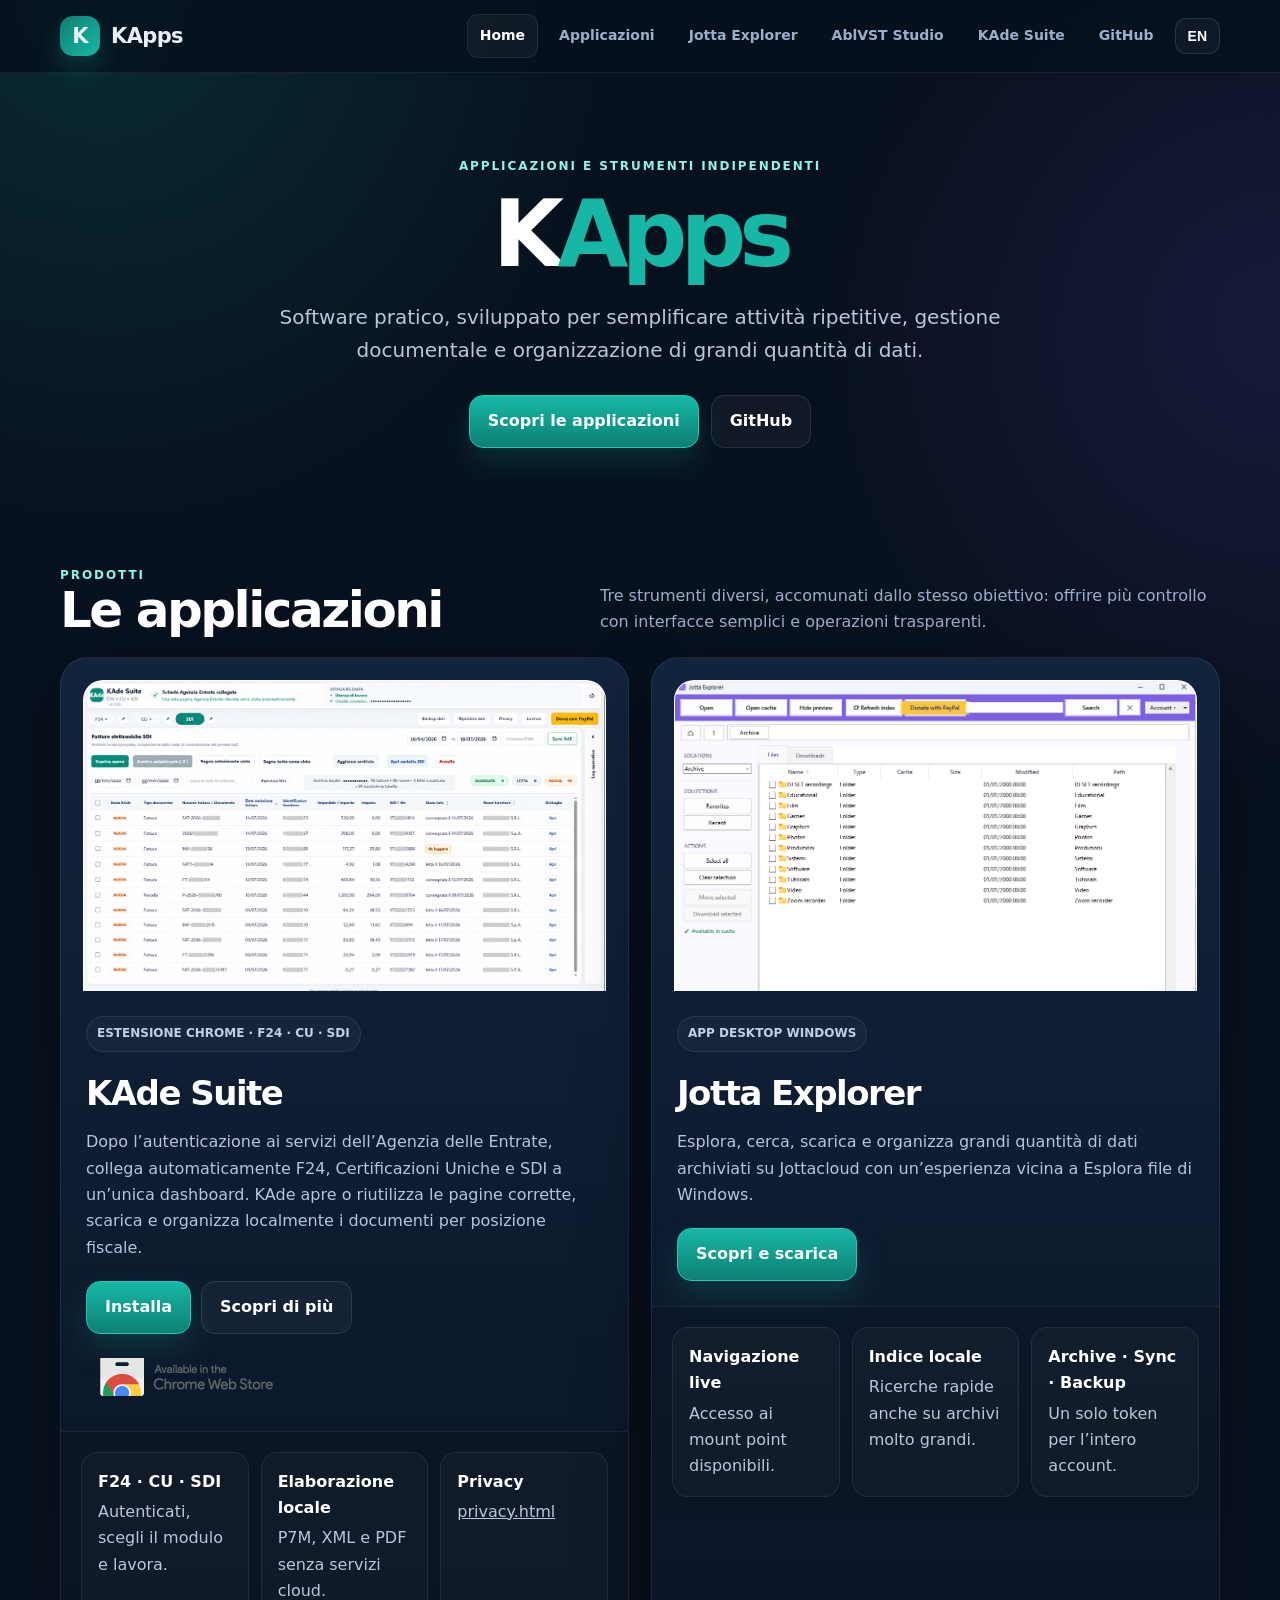
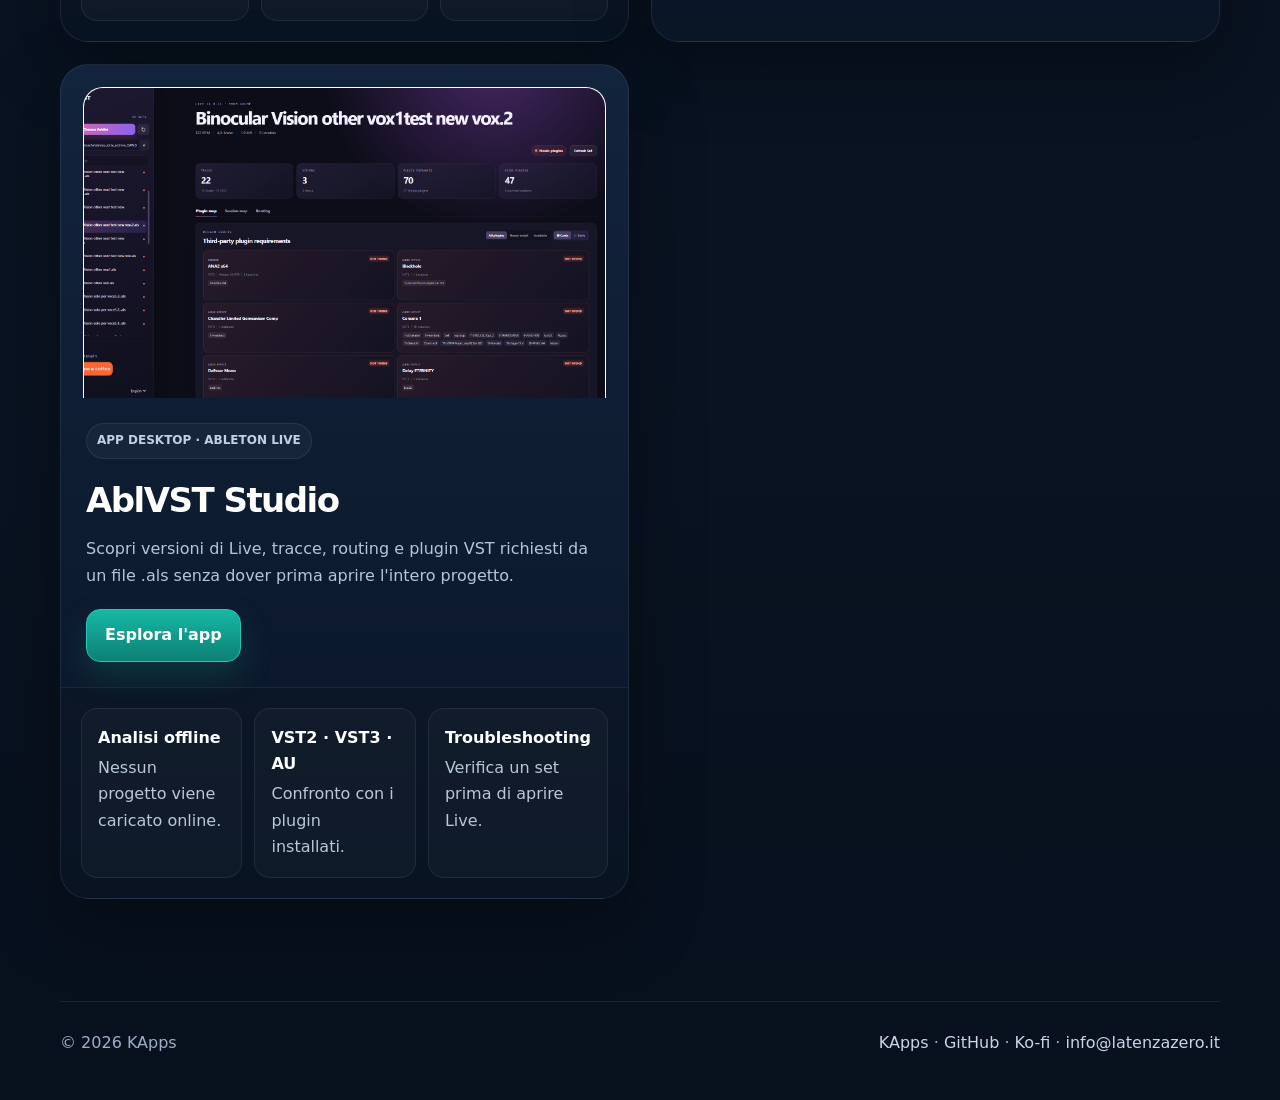
==== commit 144ad654: "Add files via upload" ====
--- a/index.html
+++ b/index.html
@@ -1,6 +1,6 @@
 <!doctype html><html lang="it"><head><meta charset="utf-8"><meta name="viewport" content="width=device-width,initial-scale=1">
 <title>KApps — Applicazioni e strumenti indipendenti</title><meta name="description" content="KApps raccoglie KAde Suite, Jotta Explorer e AblVST Studio: strumenti indipendenti per documenti, archivi cloud e progetti Ableton Live."><link rel="canonical" href="https://canbelieve.github.io/"><link rel="icon" href="assets/favicon-32.png"><link rel="stylesheet" href="css/style.css"></head><body>
-<header class="site-header"><div class="container header-inner"><a class="brand" href="index.html"><span class="brand-mark">K</span>KApps</a><nav class="nav"><a class="active" href="index.html" data-lang="it">Home</a><a class="active" href="index.html" data-lang="en">Home</a><a href="#apps" data-lang="it">Applicazioni</a><a href="#apps" data-lang="en">Apps</a><a href="jotta-explorer.html">Jotta Explorer</a><a href="https://canbelieve.github.io/kade-suite/">KAde Suite</a><a href="https://github.com/canbelieve">GitHub</a><button class="lang-btn" type="button" data-language-toggle>EN</button></nav></div></header>
+<header class="site-header"><div class="container header-inner"><a class="brand" href="index.html"><span class="brand-mark">K</span>KApps</a><nav class="nav" aria-label="Main navigation"><a class="active" href="index.html" data-lang="it">Home</a><a class="active" href="index.html" data-lang="en">Home</a><a href="index.html#apps" data-lang="it">Applicazioni</a><a href="index.html#apps" data-lang="en">Apps</a><a href="jotta-explorer.html">Jotta Explorer</a><a href="ablvst-studio.html">AblVST Studio</a><a href="https://canbelieve.github.io/kade-suite/">KAde Suite</a><a href="https://github.com/canbelieve">GitHub</a><button class="lang-btn" type="button" data-language-toggle aria-label="Change language">EN</button></nav></div></header>
 <main><section class="container hero"><div class="eyebrow" data-lang="it">Applicazioni e strumenti indipendenti</div><div class="eyebrow" data-lang="en">Independent apps and tools</div><h1>K<span>Apps</span></h1><p class="hero-copy" data-lang="it">Software pratico, sviluppato per semplificare attività ripetitive, gestione documentale e organizzazione di grandi quantità di dati.</p><p class="hero-copy" data-lang="en">Practical software designed to simplify repetitive work, document workflows and the organization of large amounts of data.</p><div class="hero-actions"><a class="button primary" href="#apps" data-lang="it">Scopri le applicazioni</a><a class="button primary" href="#apps" data-lang="en">Explore the apps</a><a class="button" href="https://github.com/canbelieve">GitHub</a></div></section>
 <section class="container section" id="apps"><div class="section-head"><div><div class="eyebrow" data-lang="it">Prodotti</div><div class="eyebrow" data-lang="en">Products</div><h2 data-lang="it">Le applicazioni</h2><h2 data-lang="en">The applications</h2></div><p data-lang="it">Tre strumenti diversi, accomunati dallo stesso obiettivo: offrire più controllo con interfacce semplici e operazioni trasparenti.</p><p data-lang="en">Three different tools with one shared goal: giving users more control through clear interfaces and transparent workflows.</p></div>
 <div class="apps-grid">
@@ -8,4 +8,4 @@
 <article class="app-card"><div class="app-shot"><img src="assets/jotta-explorer.png" alt="Interfaccia di Jotta Explorer"></div><div class="app-content"><span class="tag" data-lang="it">APP DESKTOP WINDOWS</span><span class="tag" data-lang="en">WINDOWS DESKTOP APP</span><h3>Jotta Explorer</h3><p data-lang="it">Esplora, cerca, scarica e organizza grandi quantità di dati archiviati su Jottacloud con un’esperienza vicina a Esplora file di Windows.</p><p data-lang="en">Browse, search, download and organize large Jottacloud archives through an experience closer to Windows File Explorer.</p><div class="app-actions"><a class="button purple" href="jotta-explorer.html" data-lang="it">Scopri e scarica</a><a class="button purple" href="jotta-explorer.html" data-lang="en">Learn more and download</a></div></div><div class="feature-strip"><div class="mini-feature"><strong data-lang="it">Navigazione live</strong><strong data-lang="en">Live browsing</strong><span data-lang="it">Accesso ai mount point disponibili.</span><span data-lang="en">Access to available mount points.</span></div><div class="mini-feature"><strong data-lang="it">Indice locale</strong><strong data-lang="en">Local index</strong><span data-lang="it">Ricerche rapide anche su archivi molto grandi.</span><span data-lang="en">Fast search across very large archives.</span></div><div class="mini-feature"><strong>Archive · Sync · Backup</strong><span data-lang="it">Un solo token per l’intero account.</span><span data-lang="en">One token for the whole account.</span></div></div></article>
 <article class="app-card ablvst-card"><div class="app-shot"><img src="assets/ablvst-studio.png" alt="AblVST Studio mostra i plugin richiesti da un progetto Ableton Live"></div><div class="app-content"><span class="tag ablvst-tag" data-lang="it">APP DESKTOP · ABLETON LIVE</span><span class="tag ablvst-tag" data-lang="en">DESKTOP APP · ABLETON LIVE</span><h3>AblVST Studio</h3><p data-lang="it">Scopri versioni di Live, tracce, routing e plugin VST richiesti da un file .als senza dover prima aprire l'intero progetto.</p><p data-lang="en">Inspect the Live version, tracks, routing and required VST plugins in an .als file before opening the complete project.</p><div class="app-actions"><a class="button ablvst" href="ablvst-studio.html" data-lang="it">Esplora l'app</a><a class="button ablvst" href="ablvst-studio.html" data-lang="en">Explore the app</a></div></div><div class="feature-strip"><div class="mini-feature"><strong data-lang="it">Analisi offline</strong><strong data-lang="en">Offline analysis</strong><span data-lang="it">Nessun progetto viene caricato online.</span><span data-lang="en">No project is uploaded online.</span></div><div class="mini-feature"><strong>VST2 · VST3 · AU</strong><span data-lang="it">Confronto con i plugin installati.</span><span data-lang="en">Compare them with installed plugins.</span></div><div class="mini-feature"><strong data-lang="it">Troubleshooting</strong><strong data-lang="en">Troubleshooting</strong><span data-lang="it">Verifica un set prima di aprire Live.</span><span data-lang="en">Check a set before launching Live.</span></div></div></article>
 </div></section></main>
-<footer class="container footer"><span>© 2026 KApps</span><span><a href="https://github.com/canbelieve">GitHub</a> · <a href="peeplink-target-extractor-privacy.html">Peeplink privacy</a> · <a href="mailto:info@latenzazero.it">info@latenzazero.it</a></span></footer><script src="js/app.js"></script></body></html>
+<footer class="container footer"><span>© 2026 KApps</span><span><a href="index.html">KApps</a> · <a href="https://github.com/canbelieve">GitHub</a> · <a href="https://ko-fi.com/U7I223UF77" target="_blank" rel="noopener noreferrer">Ko-fi</a> · <a href="mailto:info@latenzazero.it">info@latenzazero.it</a></span></footer><script src="js/app.js"></script></body></html>
--- a/css/style.css
+++ b/css/style.css
@@ -25,3 +25,4 @@
 [hidden]{display:none!important}
 @media(max-width:920px){.apps-grid,.product-grid,.content-grid{grid-template-columns:1fr}.app-shot img{height:auto}.feature-strip{grid-template-columns:1fr}.nav a:not(.keep-mobile){display:none}.hero{padding-top:54px}.section-head{display:block}.section-head p{margin-top:10px}}
 @media(max-width:560px){.header-inner{min-height:64px}.brand{font-size:19px}.brand-mark{width:36px;height:36px}.hero h1{font-size:54px}.hero-copy,.product-copy p{font-size:18px}.app-content{padding:21px}.app-shot{margin:14px 14px 0}.section{padding:44px 0}}
+.product-hero .hero-actions{justify-content:flex-start!important}.product-copy h1 span{color:var(--purple)!important}.button.primary,.button.purple,.button.ablvst{background:linear-gradient(180deg,var(--brand),var(--brand2));border-color:#25c7b5;box-shadow:0 14px 30px rgba(13,128,116,.27)}
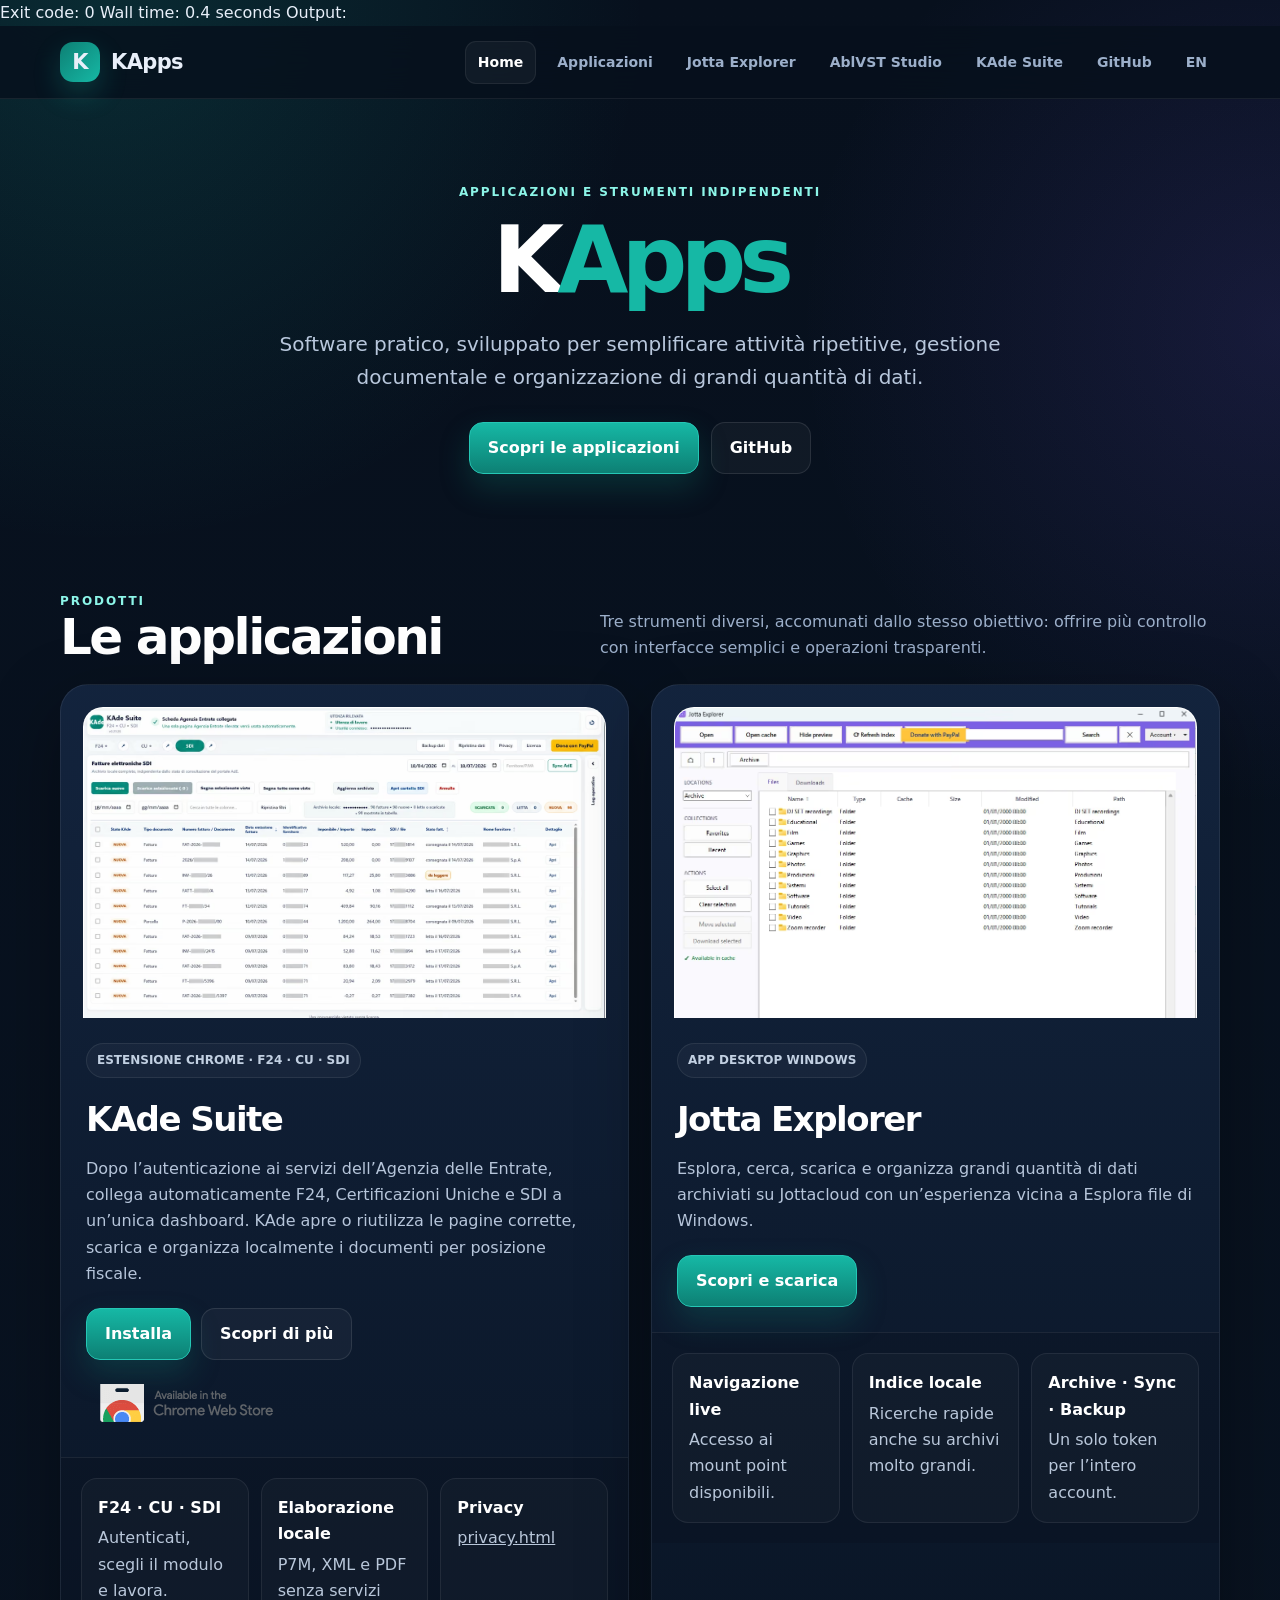
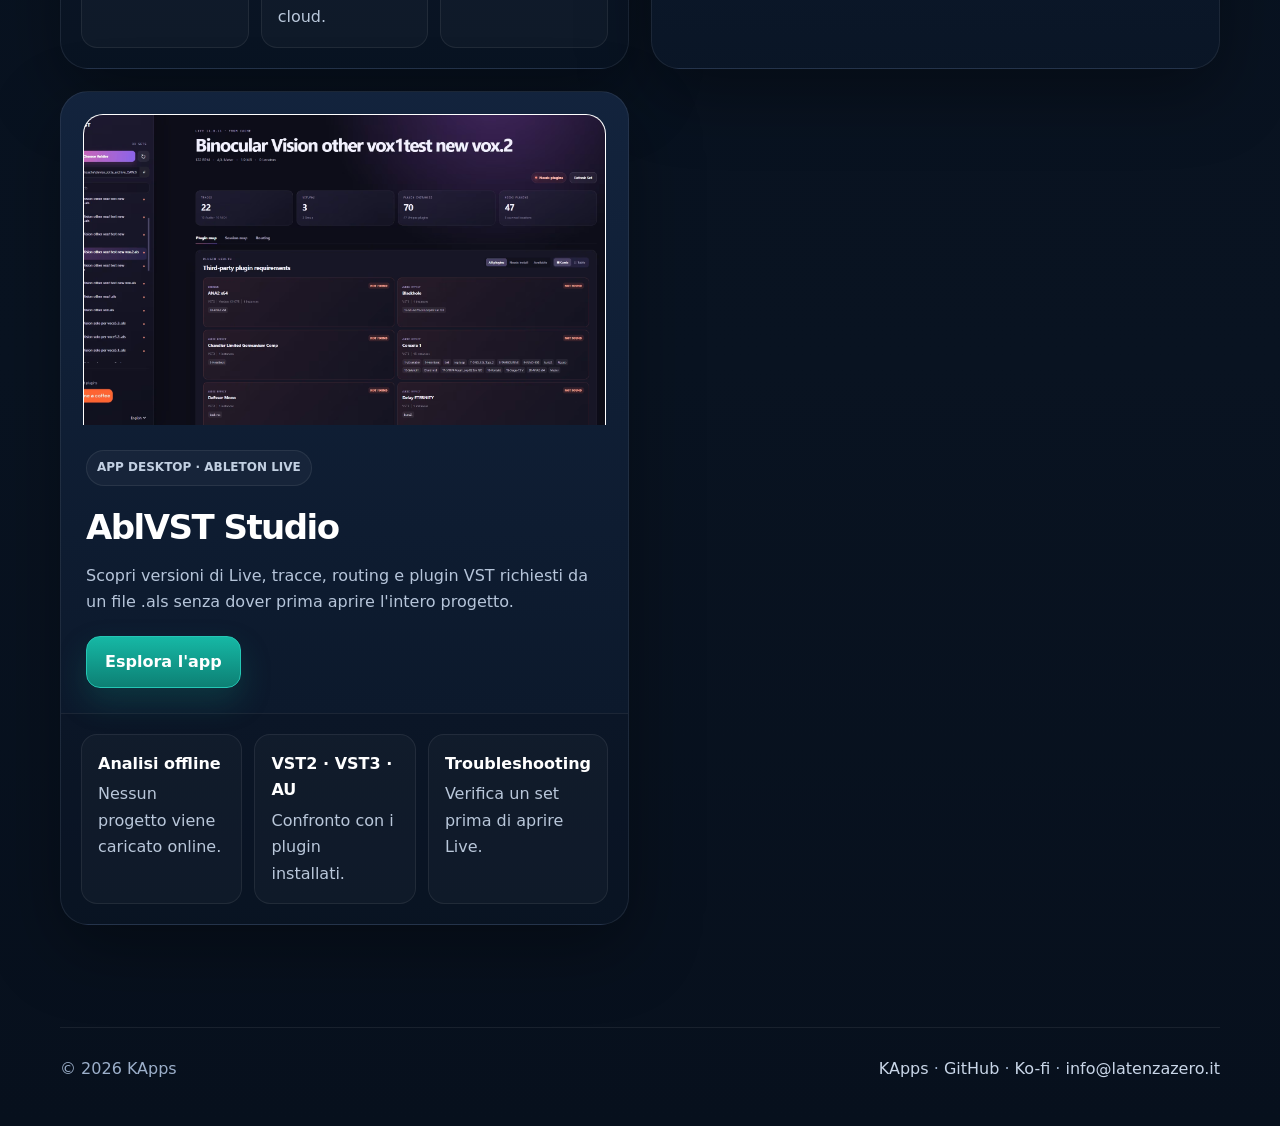
==== commit 44bf5a4f: "Add files via upload" ====
--- a/index.html
+++ b/index.html
@@ -1,11 +1,35 @@
+Exit code: 0
+Wall time: 0.4 seconds
+Output:
 <!doctype html><html lang="it"><head><meta charset="utf-8"><meta name="viewport" content="width=device-width,initial-scale=1">
-<title>KApps — Applicazioni e strumenti indipendenti</title><meta name="description" content="KApps raccoglie KAde Suite, Jotta Explorer e AblVST Studio: strumenti indipendenti per documenti, archivi cloud e progetti Ableton Live."><link rel="canonical" href="https://canbelieve.github.io/"><link rel="icon" href="assets/favicon-32.png"><link rel="stylesheet" href="css/style.css"></head><body>
-<header class="site-header"><div class="container header-inner"><a class="brand" href="index.html"><span class="brand-mark">K</span>KApps</a><nav class="nav" aria-label="Main navigation"><a class="active" href="index.html" data-lang="it">Home</a><a class="active" href="index.html" data-lang="en">Home</a><a href="index.html#apps" data-lang="it">Applicazioni</a><a href="index.html#apps" data-lang="en">Apps</a><a href="jotta-explorer.html">Jotta Explorer</a><a href="ablvst-studio.html">AblVST Studio</a><a href="https://canbelieve.github.io/kade-suite/">KAde Suite</a><a href="https://github.com/canbelieve">GitHub</a><button class="lang-btn" type="button" data-language-toggle aria-label="Change language">EN</button></nav></div></header>
-<main><section class="container hero"><div class="eyebrow" data-lang="it">Applicazioni e strumenti indipendenti</div><div class="eyebrow" data-lang="en">Independent apps and tools</div><h1>K<span>Apps</span></h1><p class="hero-copy" data-lang="it">Software pratico, sviluppato per semplificare attività ripetitive, gestione documentale e organizzazione di grandi quantità di dati.</p><p class="hero-copy" data-lang="en">Practical software designed to simplify repetitive work, document workflows and the organization of large amounts of data.</p><div class="hero-actions"><a class="button primary" href="#apps" data-lang="it">Scopri le applicazioni</a><a class="button primary" href="#apps" data-lang="en">Explore the apps</a><a class="button" href="https://github.com/canbelieve">GitHub</a></div></section>
-<section class="container section" id="apps"><div class="section-head"><div><div class="eyebrow" data-lang="it">Prodotti</div><div class="eyebrow" data-lang="en">Products</div><h2 data-lang="it">Le applicazioni</h2><h2 data-lang="en">The applications</h2></div><p data-lang="it">Tre strumenti diversi, accomunati dallo stesso obiettivo: offrire più controllo con interfacce semplici e operazioni trasparenti.</p><p data-lang="en">Three different tools with one shared goal: giving users more control through clear interfaces and transparent workflows.</p></div>
+<title>KApps — Applicazioni e strumenti indipendenti</title><meta name="description" content="KApps raccoglie KAde Suite, Jotta Explorer e AblVST Studio: strumenti indipendenti per documenti fiscali, archivi cloud e progetti Ableton Live."><link rel="icon" href="assets/favicon-32.png"><link rel="stylesheet" href="css/style.css">
+  <link rel="canonical" href="https://canbelieve.github.io/">
+  <link rel="alternate" hreflang="it" href="https://canbelieve.github.io/">
+  <link rel="alternate" hreflang="en" href="https://canbelieve.github.io/en/">
+  <link rel="alternate" hreflang="x-default" href="https://canbelieve.github.io/">
+  <meta name="robots" content="index,follow">
+  <meta name="theme-color" content="#07101d">
+  <meta property="og:type" content="website">
+  <meta property="og:site_name" content="KApps">
+  <meta property="og:title" content="KApps — Applicazioni e strumenti indipendenti">
+  <meta property="og:description" content="KApps raccoglie KAde Suite, Jotta Explorer e AblVST Studio: strumenti indipendenti per documenti fiscali, archivi cloud e progetti Ableton Live.">
+  <meta property="og:url" content="https://canbelieve.github.io/">
+  <meta property="og:image" content="https://canbelieve.github.io/assets/og-kapps.png">
+  <meta property="og:image:alt" content="KApps">
+  <meta property="og:locale" content="it_IT">
+  <meta property="og:locale:alternate" content="en_US">
+  <meta name="twitter:card" content="summary_large_image">
+  <meta name="twitter:title" content="KApps — Applicazioni e strumenti indipendenti">
+  <meta name="twitter:description" content="KApps raccoglie KAde Suite, Jotta Explorer e AblVST Studio: strumenti indipendenti per documenti fiscali, archivi cloud e progetti Ableton Live.">
+  <meta name="twitter:image" content="https://canbelieve.github.io/assets/og-kapps.png">
+  <script type="application/ld+json">{"@context":"https://schema.org","@graph":[{"@type":"WebSite","@id":"https://canbelieve.github.io/#website","url":"https://canbelieve.github.io/","name":"KApps","description":"KApps raccoglie KAde Suite, Jotta Explorer e AblVST Studio: strumenti indipendenti per documenti fiscali, archivi cloud e progetti Ableton Live.","inLanguage":"it","publisher":{"@id":"https://canbelieve.github.io/#organization"}},{"@type":"Organization","@id":"https://canbelieve.github.io/#organization","name":"KApps","url":"https://canbelieve.github.io/","logo":"https://canbelieve.github.io/assets/icon-512.png","sameAs":["https://github.com/canbelieve","https://ko-fi.com/U7I223UF77"]},{"@type":"ItemList","@id":"https://canbelieve.github.io/#apps","name":"Applicazioni KApps","itemListElement":[{"@type":"ListItem","position":1,"name":"KAde Suite","url":"https://canbelieve.github.io/kade-suite/"},{"@type":"ListItem","position":2,"name":"Jotta Explorer","url":"https://canbelieve.github.io/jotta-explorer.html"},{"@type":"ListItem","position":3,"name":"AblVST Studio","url":"https://canbelieve.github.io/ablvst-studio.html"}]}]}</script>
+</head><body>
+<header class="site-header"><div class="container header-inner"><a class="brand" href="index.html"><span class="brand-mark">K</span>KApps</a><nav class="nav" aria-label="Main navigation"><a class="active" href="index.html">Home</a><a href="index.html#apps">Applicazioni</a><a href="jotta-explorer.html">Jotta Explorer</a><a href="ablvst-studio.html">AblVST Studio</a><a href="https://canbelieve.github.io/kade-suite/">KAde Suite</a><a href="https://github.com/canbelieve">GitHub</a><a class="lang-btn" href="https://canbelieve.github.io/en/" aria-label="Switch to English">EN</a></nav></div></header>
+<main><section class="container hero"><div class="eyebrow">Applicazioni e strumenti indipendenti</div><h1>K<span>Apps</span></h1><p class="hero-copy">Software pratico, sviluppato per semplificare attività ripetitive, gestione documentale e organizzazione di grandi quantità di dati.</p><div class="hero-actions"><a class="button primary" href="#apps">Scopri le applicazioni</a><a class="button" href="https://github.com/canbelieve">GitHub</a></div></section>
+<section class="container section" id="apps"><div class="section-head"><div><div class="eyebrow">Prodotti</div><h2>Le applicazioni</h2></div><p>Tre strumenti diversi, accomunati dallo stesso obiettivo: offrire più controllo con interfacce semplici e operazioni trasparenti.</p></div>
 <div class="apps-grid">
-<article class="app-card"><div class="app-shot"><img src="assets/kade-suite.png" alt="Modulo SDI di KAde Suite per la gestione delle fatture elettroniche"></div><div class="app-content"><span class="tag" data-lang="it">ESTENSIONE CHROME · F24 · CU · SDI</span><span class="tag" data-lang="en">CHROME EXTENSION · F24 · CU · SDI</span><h3>KAde Suite</h3><p data-lang="it">Dopo l’autenticazione ai servizi dell’Agenzia delle Entrate, collega automaticamente F24, Certificazioni Uniche e SDI a un’unica dashboard. KAde apre o riutilizza le pagine corrette, scarica e organizza localmente i documenti per posizione fiscale.</p><p data-lang="en">After signing in to the Italian Revenue Agency services, connect F24, Certificazioni Uniche and SDI to one dashboard. KAde opens or reuses the correct pages and organizes documents locally by tax profile.</p><div class="app-actions"><a class="button primary" href="https://chromewebstore.google.com/detail/kade-suite/hblajdcobjpapcgbkgjkkmnklhofilia" data-lang="it">Installa</a><a class="button primary" href="https://chromewebstore.google.com/detail/kade-suite/hblajdcobjpapcgbkgjkkmnklhofilia" data-lang="en">Install</a><a class="button" href="https://canbelieve.github.io/kade-suite/" data-lang="it">Scopri di più</a><a class="button" href="https://canbelieve.github.io/kade-suite/" data-lang="en">Learn more</a></div><a href="https://chromewebstore.google.com/detail/kade-suite/hblajdcobjpapcgbkgjkkmnklhofilia"><img class="store-badge" src="assets/chrome-web-store-badge.png" alt="Available in the Chrome Web Store"></a></div><div class="feature-strip"><div class="mini-feature"><strong>F24 · CU · SDI</strong><span data-lang="it">Autenticati, scegli il modulo e lavora.</span><span data-lang="en">Sign in, choose a module and work.</span></div><div class="mini-feature"><strong data-lang="it">Elaborazione locale</strong><strong data-lang="en">Local processing</strong><span data-lang="it">P7M, XML e PDF senza servizi cloud.</span><span data-lang="en">P7M, XML and PDF without cloud services.</span></div><div class="mini-feature"><strong>Privacy</strong><a href="https://canbelieve.github.io/kade-suite/privacy.html">privacy.html</a></div></div></article>
-<article class="app-card"><div class="app-shot"><img src="assets/jotta-explorer.png" alt="Interfaccia di Jotta Explorer"></div><div class="app-content"><span class="tag" data-lang="it">APP DESKTOP WINDOWS</span><span class="tag" data-lang="en">WINDOWS DESKTOP APP</span><h3>Jotta Explorer</h3><p data-lang="it">Esplora, cerca, scarica e organizza grandi quantità di dati archiviati su Jottacloud con un’esperienza vicina a Esplora file di Windows.</p><p data-lang="en">Browse, search, download and organize large Jottacloud archives through an experience closer to Windows File Explorer.</p><div class="app-actions"><a class="button purple" href="jotta-explorer.html" data-lang="it">Scopri e scarica</a><a class="button purple" href="jotta-explorer.html" data-lang="en">Learn more and download</a></div></div><div class="feature-strip"><div class="mini-feature"><strong data-lang="it">Navigazione live</strong><strong data-lang="en">Live browsing</strong><span data-lang="it">Accesso ai mount point disponibili.</span><span data-lang="en">Access to available mount points.</span></div><div class="mini-feature"><strong data-lang="it">Indice locale</strong><strong data-lang="en">Local index</strong><span data-lang="it">Ricerche rapide anche su archivi molto grandi.</span><span data-lang="en">Fast search across very large archives.</span></div><div class="mini-feature"><strong>Archive · Sync · Backup</strong><span data-lang="it">Un solo token per l’intero account.</span><span data-lang="en">One token for the whole account.</span></div></div></article>
-<article class="app-card ablvst-card"><div class="app-shot"><img src="assets/ablvst-studio.png" alt="AblVST Studio mostra i plugin richiesti da un progetto Ableton Live"></div><div class="app-content"><span class="tag ablvst-tag" data-lang="it">APP DESKTOP · ABLETON LIVE</span><span class="tag ablvst-tag" data-lang="en">DESKTOP APP · ABLETON LIVE</span><h3>AblVST Studio</h3><p data-lang="it">Scopri versioni di Live, tracce, routing e plugin VST richiesti da un file .als senza dover prima aprire l'intero progetto.</p><p data-lang="en">Inspect the Live version, tracks, routing and required VST plugins in an .als file before opening the complete project.</p><div class="app-actions"><a class="button ablvst" href="ablvst-studio.html" data-lang="it">Esplora l'app</a><a class="button ablvst" href="ablvst-studio.html" data-lang="en">Explore the app</a></div></div><div class="feature-strip"><div class="mini-feature"><strong data-lang="it">Analisi offline</strong><strong data-lang="en">Offline analysis</strong><span data-lang="it">Nessun progetto viene caricato online.</span><span data-lang="en">No project is uploaded online.</span></div><div class="mini-feature"><strong>VST2 · VST3 · AU</strong><span data-lang="it">Confronto con i plugin installati.</span><span data-lang="en">Compare them with installed plugins.</span></div><div class="mini-feature"><strong data-lang="it">Troubleshooting</strong><strong data-lang="en">Troubleshooting</strong><span data-lang="it">Verifica un set prima di aprire Live.</span><span data-lang="en">Check a set before launching Live.</span></div></div></article>
+<article class="app-card"><div class="app-shot"><picture><source type="image/avif" srcset="assets/kade-suite.avif"><source type="image/webp" srcset="assets/kade-suite.webp"><img src="assets/kade-suite.png" alt="Modulo SDI di KAde Suite per la gestione delle fatture elettroniche" width="1280" height="800" loading="lazy" decoding="async"></picture></div><div class="app-content"><span class="tag">ESTENSIONE CHROME · F24 · CU · SDI</span><h3>KAde Suite</h3><p>Dopo l’autenticazione ai servizi dell’Agenzia delle Entrate, collega automaticamente F24, Certificazioni Uniche e SDI a un’unica dashboard. KAde apre o riutilizza le pagine corrette, scarica e organizza localmente i documenti per posizione fiscale.</p><div class="app-actions"><a class="button primary" href="https://chromewebstore.google.com/detail/kade-suite/hblajdcobjpapcgbkgjkkmnklhofilia">Installa</a><a class="button" href="https://canbelieve.github.io/kade-suite/">Scopri di più</a></div><a href="https://chromewebstore.google.com/detail/kade-suite/hblajdcobjpapcgbkgjkkmnklhofilia"><img class="store-badge" src="assets/chrome-web-store-badge.png" alt="Available in the Chrome Web Store"></a></div><div class="feature-strip"><div class="mini-feature"><strong>F24 · CU · SDI</strong><span>Autenticati, scegli il modulo e lavora.</span></div><div class="mini-feature"><strong>Elaborazione locale</strong><span>P7M, XML e PDF senza servizi cloud.</span></div><div class="mini-feature"><strong>Privacy</strong><a href="https://canbelieve.github.io/kade-suite/privacy.html">privacy.html</a></div></div></article>
+<article class="app-card"><div class="app-shot"><picture><source type="image/avif" srcset="assets/jotta-explorer.avif"><source type="image/webp" srcset="assets/jotta-explorer.webp"><img src="assets/jotta-explorer.png" alt="Interfaccia di Jotta Explorer" width="1086" height="788" loading="lazy" decoding="async"></picture></div><div class="app-content"><span class="tag">APP DESKTOP WINDOWS</span><h3>Jotta Explorer</h3><p>Esplora, cerca, scarica e organizza grandi quantità di dati archiviati su Jottacloud con un’esperienza vicina a Esplora file di Windows.</p><div class="app-actions"><a class="button purple" href="jotta-explorer.html">Scopri e scarica</a></div></div><div class="feature-strip"><div class="mini-feature"><strong>Navigazione live</strong><span>Accesso ai mount point disponibili.</span></div><div class="mini-feature"><strong>Indice locale</strong><span>Ricerche rapide anche su archivi molto grandi.</span></div><div class="mini-feature"><strong>Archive · Sync · Backup</strong><span>Un solo token per l’intero account.</span></div></div></article>
+<article class="app-card ablvst-card"><div class="app-shot"><picture><source type="image/avif" srcset="assets/ablvst-studio.avif"><source type="image/webp" srcset="assets/ablvst-studio.webp"><img src="assets/ablvst-studio.png" alt="AblVST Studio mostra i plugin richiesti da un progetto Ableton Live" width="1895" height="1008" loading="eager" decoding="async" fetchpriority="high"></picture></div><div class="app-content"><span class="tag ablvst-tag">APP DESKTOP · ABLETON LIVE</span><h3>AblVST Studio</h3><p>Scopri versioni di Live, tracce, routing e plugin VST richiesti da un file .als senza dover prima aprire l'intero progetto.</p><div class="app-actions"><a class="button ablvst" href="ablvst-studio.html">Esplora l'app</a></div></div><div class="feature-strip"><div class="mini-feature"><strong>Analisi offline</strong><span>Nessun progetto viene caricato online.</span></div><div class="mini-feature"><strong>VST2 · VST3 · AU</strong><span>Confronto con i plugin installati.</span></div><div class="mini-feature"><strong>Troubleshooting</strong><span>Verifica un set prima di aprire Live.</span></div></div></article>
 </div></section></main>
 <footer class="container footer"><span>© 2026 KApps</span><span><a href="index.html">KApps</a> · <a href="https://github.com/canbelieve">GitHub</a> · <a href="https://ko-fi.com/U7I223UF77" target="_blank" rel="noopener noreferrer">Ko-fi</a> · <a href="mailto:info@latenzazero.it">info@latenzazero.it</a></span></footer><script src="js/app.js"></script></body></html>
--- a/css/style.css
+++ b/css/style.css
@@ -26,3 +26,6 @@
 @media(max-width:920px){.apps-grid,.product-grid,.content-grid{grid-template-columns:1fr}.app-shot img{height:auto}.feature-strip{grid-template-columns:1fr}.nav a:not(.keep-mobile){display:none}.hero{padding-top:54px}.section-head{display:block}.section-head p{margin-top:10px}}
 @media(max-width:560px){.header-inner{min-height:64px}.brand{font-size:19px}.brand-mark{width:36px;height:36px}.hero h1{font-size:54px}.hero-copy,.product-copy p{font-size:18px}.app-content{padding:21px}.app-shot{margin:14px 14px 0}.section{padding:44px 0}}
 .product-hero .hero-actions{justify-content:flex-start!important}.product-copy h1 span{color:var(--purple)!important}.button.primary,.button.purple,.button.ablvst{background:linear-gradient(180deg,var(--brand),var(--brand2));border-color:#25c7b5;box-shadow:0 14px 30px rgba(13,128,116,.27)}
+.screenshot-section{margin-top:58px}.screenshot-section .section-head{margin-bottom:22px}.screenshot-grid{display:grid;grid-template-columns:repeat(2,minmax(0,1fr));gap:18px;align-items:start}.screenshot-card{margin:0;overflow:hidden;border:1px solid rgba(255,255,255,.075);background:linear-gradient(180deg,rgba(18,34,57,.94),rgba(11,24,42,.96));border-radius:24px;box-shadow:var(--shadow)}.screenshot-frame{display:grid;place-items:center;overflow:hidden;background:#0b0a18;border-bottom:1px solid rgba(255,255,255,.075)}.screenshot-card-wide .screenshot-frame{aspect-ratio:4/3}.screenshot-card-tall .screenshot-frame{aspect-ratio:3/4}.screenshot-frame a{display:block;width:100%;height:100%;cursor:zoom-in}.screenshot-frame a:focus-visible{outline:3px solid #8cf5e8;outline-offset:-3px}.screenshot-frame img{display:block;width:100%;height:100%;object-fit:contain;object-position:center;transition:transform .25s ease}.screenshot-card:hover .screenshot-frame img{transform:scale(1.015)}.screenshot-card figcaption{padding:20px 22px 22px}.screenshot-card figcaption strong{display:block;color:#fff;font-size:20px;letter-spacing:-.025em}.screenshot-card figcaption p{margin:7px 0 0;color:#b7c6da}.screenshot-card figcaption [data-lang]{margin:0}.screenshot-card figcaption strong[hidden]+strong:not([hidden]){margin-top:0}
+@media(max-width:920px){.screenshot-grid{grid-template-columns:1fr}.screenshot-card-wide .screenshot-frame,.screenshot-card-tall .screenshot-frame{aspect-ratio:auto}.screenshot-frame img{height:auto;max-height:680px}}
+@media(max-width:560px){.screenshot-card figcaption{padding:18px}.screenshot-card figcaption strong{font-size:18px}}
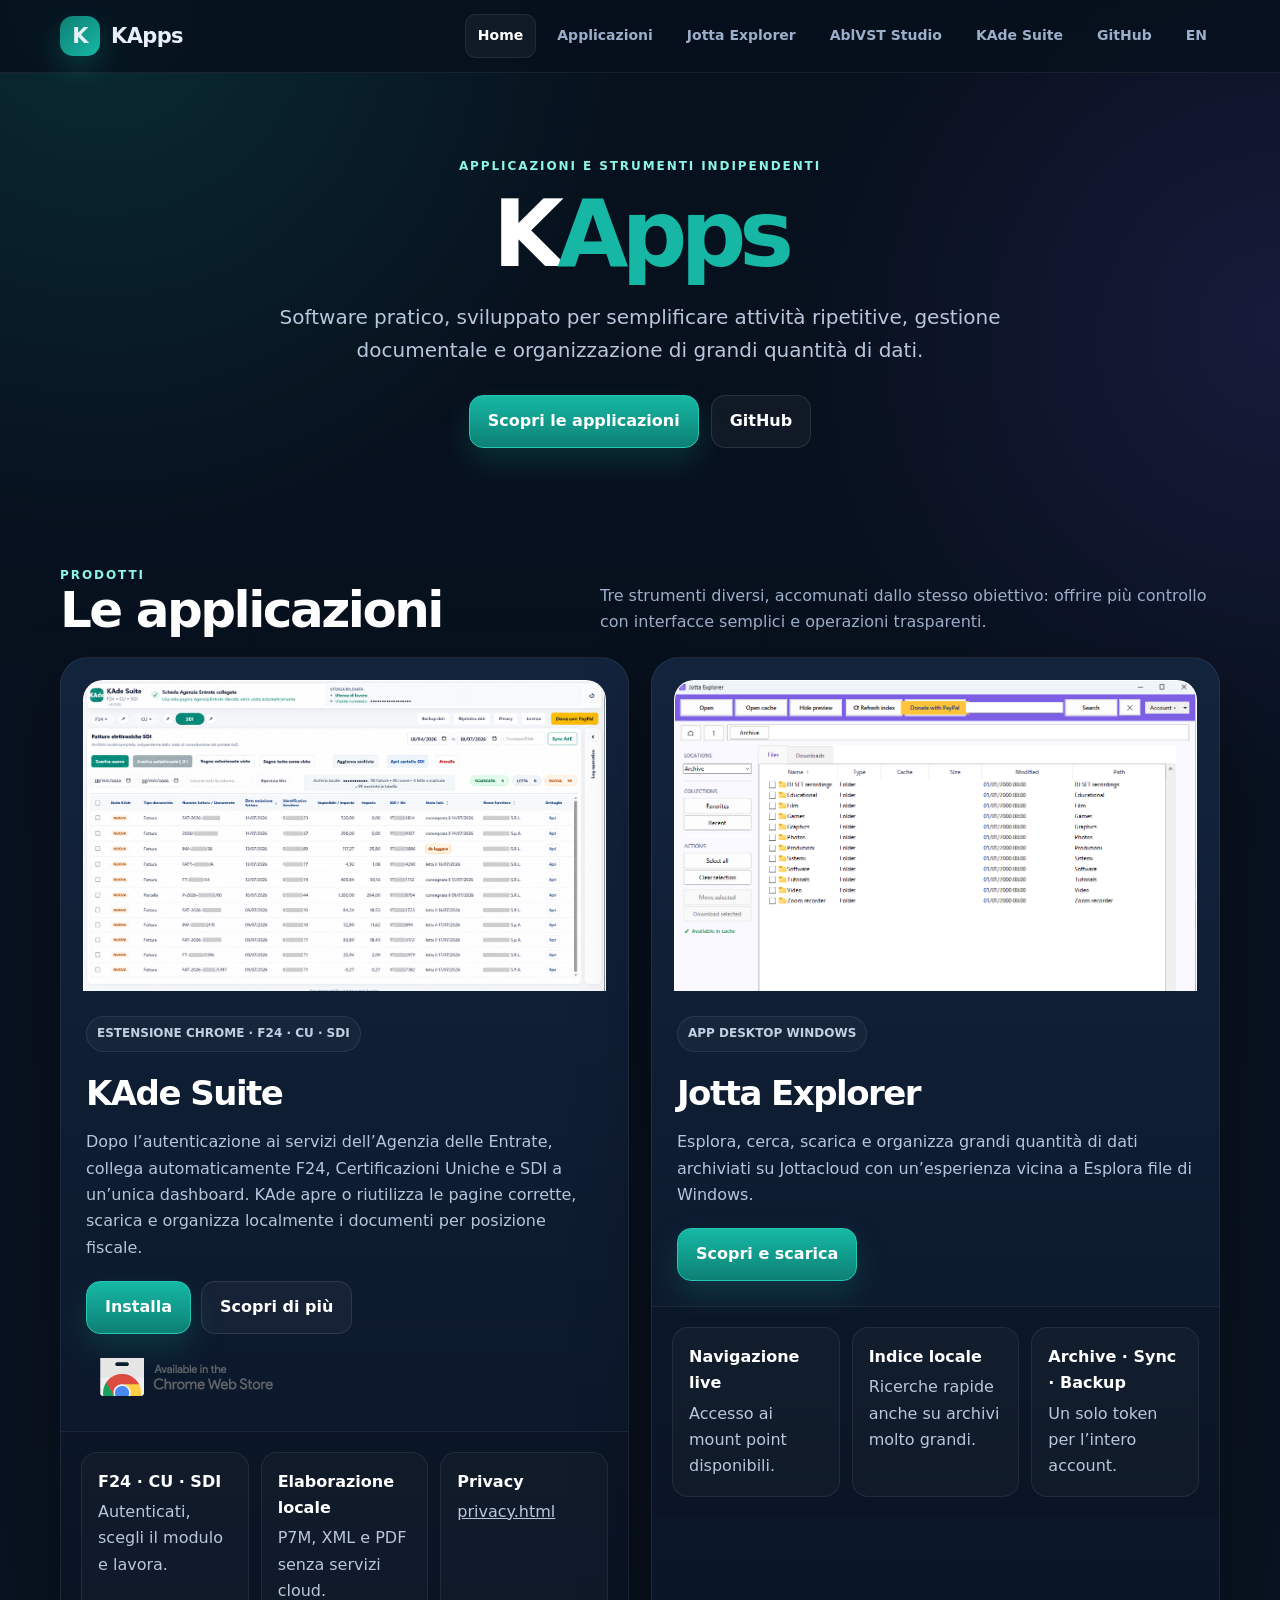
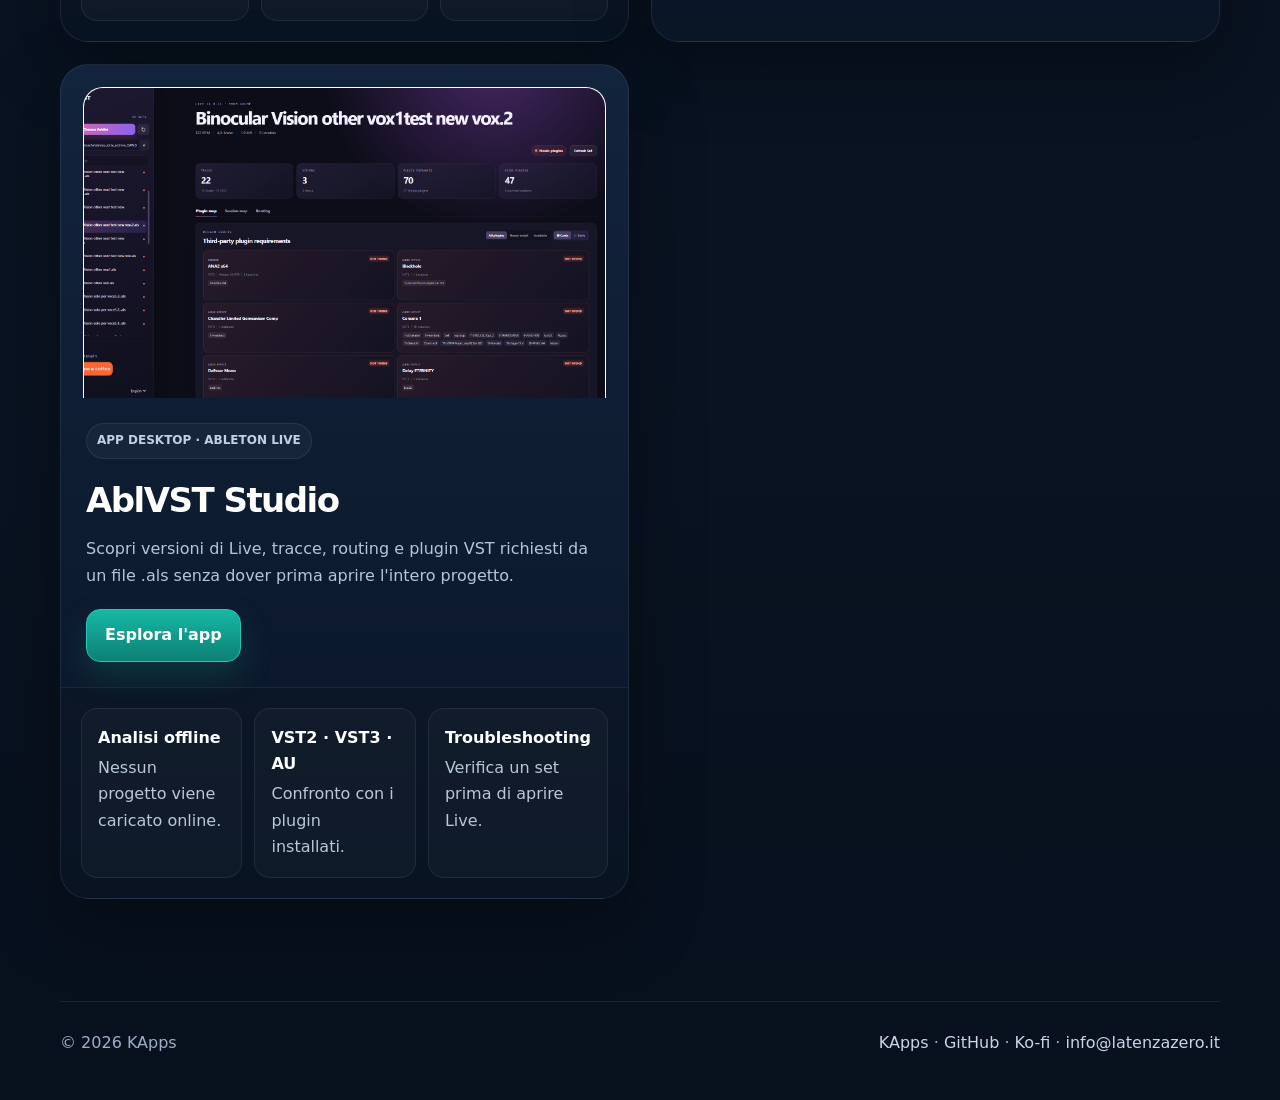
==== commit 3f309b30: "Add files via upload" ====
--- a/index.html
+++ b/index.html
@@ -1,6 +1,3 @@
-Exit code: 0
-Wall time: 0.4 seconds
-Output:
 <!doctype html><html lang="it"><head><meta charset="utf-8"><meta name="viewport" content="width=device-width,initial-scale=1">
 <title>KApps — Applicazioni e strumenti indipendenti</title><meta name="description" content="KApps raccoglie KAde Suite, Jotta Explorer e AblVST Studio: strumenti indipendenti per documenti fiscali, archivi cloud e progetti Ableton Live."><link rel="icon" href="assets/favicon-32.png"><link rel="stylesheet" href="css/style.css">
   <link rel="canonical" href="https://canbelieve.github.io/">
@@ -28,8 +25,8 @@
 <main><section class="container hero"><div class="eyebrow">Applicazioni e strumenti indipendenti</div><h1>K<span>Apps</span></h1><p class="hero-copy">Software pratico, sviluppato per semplificare attività ripetitive, gestione documentale e organizzazione di grandi quantità di dati.</p><div class="hero-actions"><a class="button primary" href="#apps">Scopri le applicazioni</a><a class="button" href="https://github.com/canbelieve">GitHub</a></div></section>
 <section class="container section" id="apps"><div class="section-head"><div><div class="eyebrow">Prodotti</div><h2>Le applicazioni</h2></div><p>Tre strumenti diversi, accomunati dallo stesso obiettivo: offrire più controllo con interfacce semplici e operazioni trasparenti.</p></div>
 <div class="apps-grid">
-<article class="app-card"><div class="app-shot"><picture><source type="image/avif" srcset="assets/kade-suite.avif"><source type="image/webp" srcset="assets/kade-suite.webp"><img src="assets/kade-suite.png" alt="Modulo SDI di KAde Suite per la gestione delle fatture elettroniche" width="1280" height="800" loading="lazy" decoding="async"></picture></div><div class="app-content"><span class="tag">ESTENSIONE CHROME · F24 · CU · SDI</span><h3>KAde Suite</h3><p>Dopo l’autenticazione ai servizi dell’Agenzia delle Entrate, collega automaticamente F24, Certificazioni Uniche e SDI a un’unica dashboard. KAde apre o riutilizza le pagine corrette, scarica e organizza localmente i documenti per posizione fiscale.</p><div class="app-actions"><a class="button primary" href="https://chromewebstore.google.com/detail/kade-suite/hblajdcobjpapcgbkgjkkmnklhofilia">Installa</a><a class="button" href="https://canbelieve.github.io/kade-suite/">Scopri di più</a></div><a href="https://chromewebstore.google.com/detail/kade-suite/hblajdcobjpapcgbkgjkkmnklhofilia"><img class="store-badge" src="assets/chrome-web-store-badge.png" alt="Available in the Chrome Web Store"></a></div><div class="feature-strip"><div class="mini-feature"><strong>F24 · CU · SDI</strong><span>Autenticati, scegli il modulo e lavora.</span></div><div class="mini-feature"><strong>Elaborazione locale</strong><span>P7M, XML e PDF senza servizi cloud.</span></div><div class="mini-feature"><strong>Privacy</strong><a href="https://canbelieve.github.io/kade-suite/privacy.html">privacy.html</a></div></div></article>
-<article class="app-card"><div class="app-shot"><picture><source type="image/avif" srcset="assets/jotta-explorer.avif"><source type="image/webp" srcset="assets/jotta-explorer.webp"><img src="assets/jotta-explorer.png" alt="Interfaccia di Jotta Explorer" width="1086" height="788" loading="lazy" decoding="async"></picture></div><div class="app-content"><span class="tag">APP DESKTOP WINDOWS</span><h3>Jotta Explorer</h3><p>Esplora, cerca, scarica e organizza grandi quantità di dati archiviati su Jottacloud con un’esperienza vicina a Esplora file di Windows.</p><div class="app-actions"><a class="button purple" href="jotta-explorer.html">Scopri e scarica</a></div></div><div class="feature-strip"><div class="mini-feature"><strong>Navigazione live</strong><span>Accesso ai mount point disponibili.</span></div><div class="mini-feature"><strong>Indice locale</strong><span>Ricerche rapide anche su archivi molto grandi.</span></div><div class="mini-feature"><strong>Archive · Sync · Backup</strong><span>Un solo token per l’intero account.</span></div></div></article>
-<article class="app-card ablvst-card"><div class="app-shot"><picture><source type="image/avif" srcset="assets/ablvst-studio.avif"><source type="image/webp" srcset="assets/ablvst-studio.webp"><img src="assets/ablvst-studio.png" alt="AblVST Studio mostra i plugin richiesti da un progetto Ableton Live" width="1895" height="1008" loading="eager" decoding="async" fetchpriority="high"></picture></div><div class="app-content"><span class="tag ablvst-tag">APP DESKTOP · ABLETON LIVE</span><h3>AblVST Studio</h3><p>Scopri versioni di Live, tracce, routing e plugin VST richiesti da un file .als senza dover prima aprire l'intero progetto.</p><div class="app-actions"><a class="button ablvst" href="ablvst-studio.html">Esplora l'app</a></div></div><div class="feature-strip"><div class="mini-feature"><strong>Analisi offline</strong><span>Nessun progetto viene caricato online.</span></div><div class="mini-feature"><strong>VST2 · VST3 · AU</strong><span>Confronto con i plugin installati.</span></div><div class="mini-feature"><strong>Troubleshooting</strong><span>Verifica un set prima di aprire Live.</span></div></div></article>
+<article class="app-card"><div class="app-shot"><img src="assets/kade-suite.png" alt="Modulo SDI di KAde Suite per la gestione delle fatture elettroniche" width="1280" height="800" loading="lazy" decoding="async"></div><div class="app-content"><span class="tag">ESTENSIONE CHROME · F24 · CU · SDI</span><h3>KAde Suite</h3><p>Dopo l’autenticazione ai servizi dell’Agenzia delle Entrate, collega automaticamente F24, Certificazioni Uniche e SDI a un’unica dashboard. KAde apre o riutilizza le pagine corrette, scarica e organizza localmente i documenti per posizione fiscale.</p><div class="app-actions"><a class="button primary" href="https://chromewebstore.google.com/detail/kade-suite/hblajdcobjpapcgbkgjkkmnklhofilia">Installa</a><a class="button" href="https://canbelieve.github.io/kade-suite/">Scopri di più</a></div><a href="https://chromewebstore.google.com/detail/kade-suite/hblajdcobjpapcgbkgjkkmnklhofilia"><img class="store-badge" src="assets/chrome-web-store-badge.png" alt="Available in the Chrome Web Store"></a></div><div class="feature-strip"><div class="mini-feature"><strong>F24 · CU · SDI</strong><span>Autenticati, scegli il modulo e lavora.</span></div><div class="mini-feature"><strong>Elaborazione locale</strong><span>P7M, XML e PDF senza servizi cloud.</span></div><div class="mini-feature"><strong>Privacy</strong><a href="https://canbelieve.github.io/kade-suite/privacy.html">privacy.html</a></div></div></article>
+<article class="app-card"><div class="app-shot"><img src="assets/jotta-explorer.png" alt="Interfaccia di Jotta Explorer" width="1086" height="788" loading="lazy" decoding="async"></div><div class="app-content"><span class="tag">APP DESKTOP WINDOWS</span><h3>Jotta Explorer</h3><p>Esplora, cerca, scarica e organizza grandi quantità di dati archiviati su Jottacloud con un’esperienza vicina a Esplora file di Windows.</p><div class="app-actions"><a class="button purple" href="jotta-explorer.html">Scopri e scarica</a></div></div><div class="feature-strip"><div class="mini-feature"><strong>Navigazione live</strong><span>Accesso ai mount point disponibili.</span></div><div class="mini-feature"><strong>Indice locale</strong><span>Ricerche rapide anche su archivi molto grandi.</span></div><div class="mini-feature"><strong>Archive · Sync · Backup</strong><span>Un solo token per l’intero account.</span></div></div></article>
+<article class="app-card ablvst-card"><div class="app-shot"><img src="assets/ablvst-studio.png" alt="AblVST Studio mostra i plugin richiesti da un progetto Ableton Live" width="1895" height="1008" loading="eager" decoding="async" fetchpriority="high"></div><div class="app-content"><span class="tag ablvst-tag">APP DESKTOP · ABLETON LIVE</span><h3>AblVST Studio</h3><p>Scopri versioni di Live, tracce, routing e plugin VST richiesti da un file .als senza dover prima aprire l'intero progetto.</p><div class="app-actions"><a class="button ablvst" href="ablvst-studio.html">Esplora l'app</a></div></div><div class="feature-strip"><div class="mini-feature"><strong>Analisi offline</strong><span>Nessun progetto viene caricato online.</span></div><div class="mini-feature"><strong>VST2 · VST3 · AU</strong><span>Confronto con i plugin installati.</span></div><div class="mini-feature"><strong>Troubleshooting</strong><span>Verifica un set prima di aprire Live.</span></div></div></article>
 </div></section></main>
 <footer class="container footer"><span>© 2026 KApps</span><span><a href="index.html">KApps</a> · <a href="https://github.com/canbelieve">GitHub</a> · <a href="https://ko-fi.com/U7I223UF77" target="_blank" rel="noopener noreferrer">Ko-fi</a> · <a href="mailto:info@latenzazero.it">info@latenzazero.it</a></span></footer><script src="js/app.js"></script></body></html>
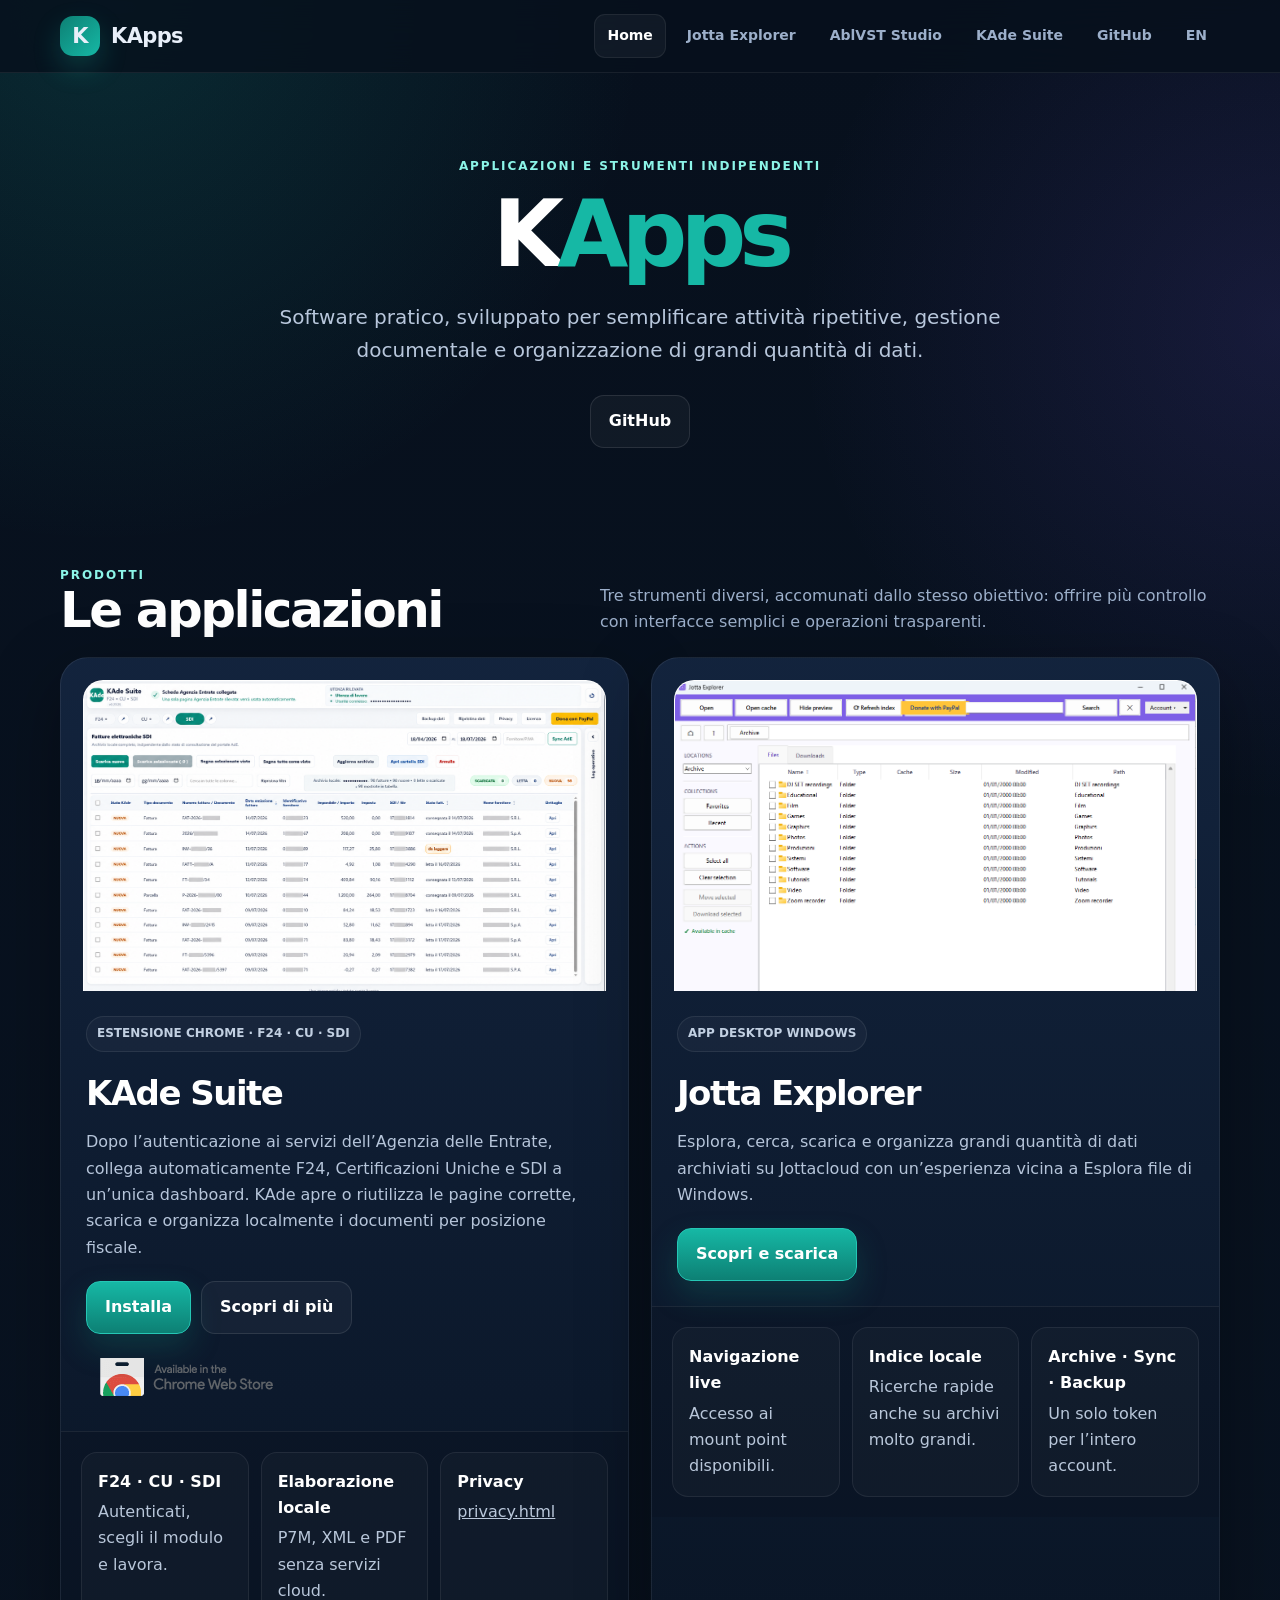
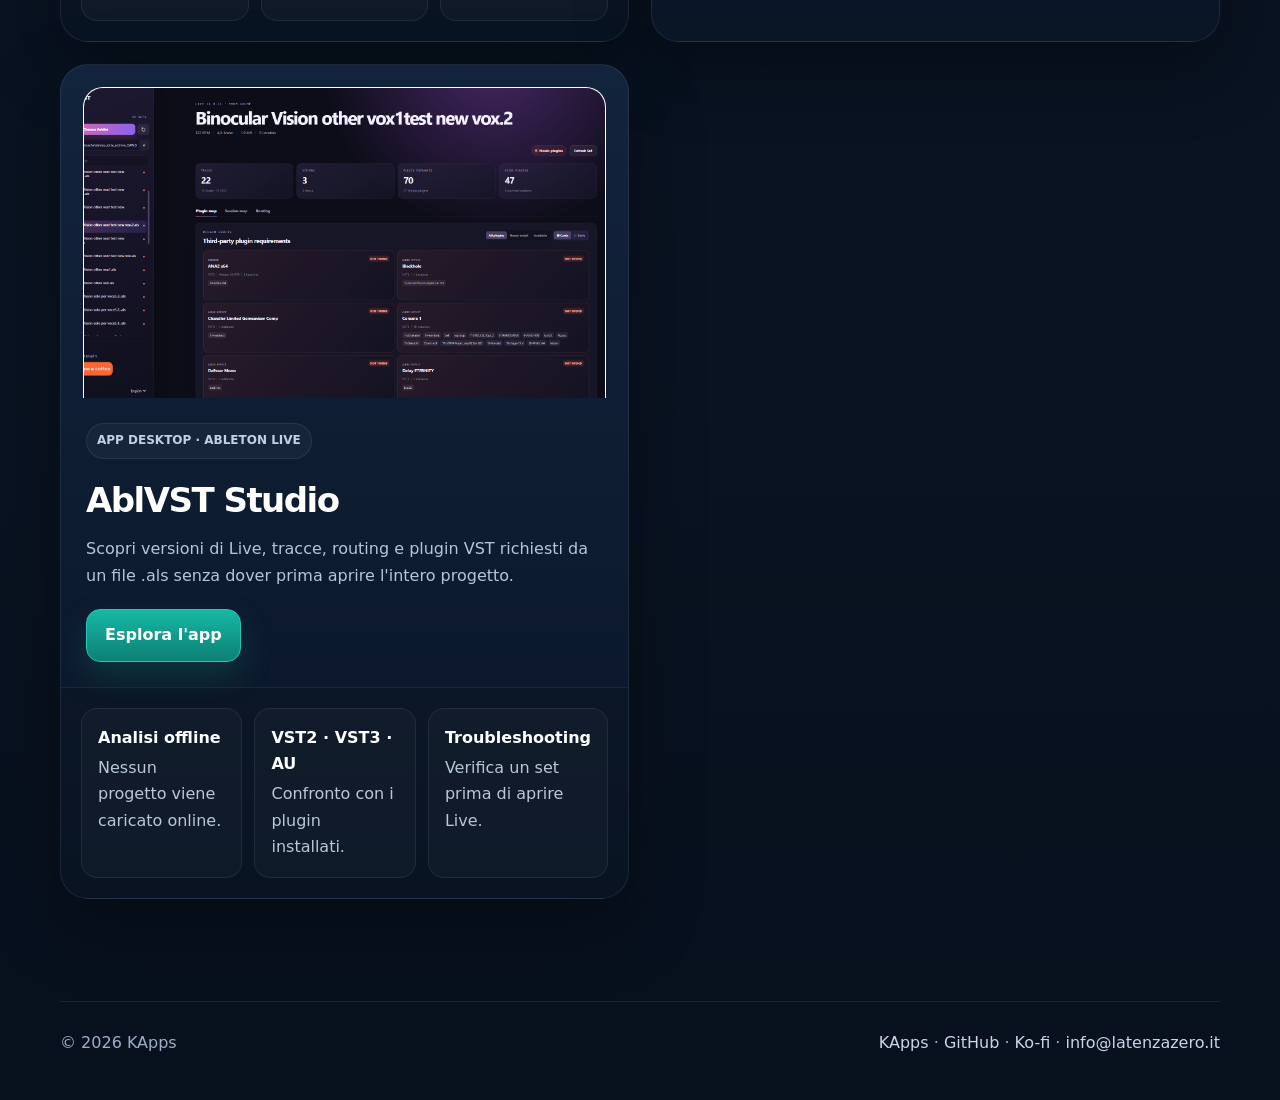
==== commit f2aed022: "Add files via upload" ====
--- a/index.html
+++ b/index.html
@@ -21,8 +21,8 @@
   <meta name="twitter:image" content="https://canbelieve.github.io/assets/og-kapps.png">
   <script type="application/ld+json">{"@context":"https://schema.org","@graph":[{"@type":"WebSite","@id":"https://canbelieve.github.io/#website","url":"https://canbelieve.github.io/","name":"KApps","description":"KApps raccoglie KAde Suite, Jotta Explorer e AblVST Studio: strumenti indipendenti per documenti fiscali, archivi cloud e progetti Ableton Live.","inLanguage":"it","publisher":{"@id":"https://canbelieve.github.io/#organization"}},{"@type":"Organization","@id":"https://canbelieve.github.io/#organization","name":"KApps","url":"https://canbelieve.github.io/","logo":"https://canbelieve.github.io/assets/icon-512.png","sameAs":["https://github.com/canbelieve","https://ko-fi.com/U7I223UF77"]},{"@type":"ItemList","@id":"https://canbelieve.github.io/#apps","name":"Applicazioni KApps","itemListElement":[{"@type":"ListItem","position":1,"name":"KAde Suite","url":"https://canbelieve.github.io/kade-suite/"},{"@type":"ListItem","position":2,"name":"Jotta Explorer","url":"https://canbelieve.github.io/jotta-explorer.html"},{"@type":"ListItem","position":3,"name":"AblVST Studio","url":"https://canbelieve.github.io/ablvst-studio.html"}]}]}</script>
 </head><body>
-<header class="site-header"><div class="container header-inner"><a class="brand" href="index.html"><span class="brand-mark">K</span>KApps</a><nav class="nav" aria-label="Main navigation"><a class="active" href="index.html">Home</a><a href="index.html#apps">Applicazioni</a><a href="jotta-explorer.html">Jotta Explorer</a><a href="ablvst-studio.html">AblVST Studio</a><a href="https://canbelieve.github.io/kade-suite/">KAde Suite</a><a href="https://github.com/canbelieve">GitHub</a><a class="lang-btn" href="https://canbelieve.github.io/en/" aria-label="Switch to English">EN</a></nav></div></header>
-<main><section class="container hero"><div class="eyebrow">Applicazioni e strumenti indipendenti</div><h1>K<span>Apps</span></h1><p class="hero-copy">Software pratico, sviluppato per semplificare attività ripetitive, gestione documentale e organizzazione di grandi quantità di dati.</p><div class="hero-actions"><a class="button primary" href="#apps">Scopri le applicazioni</a><a class="button" href="https://github.com/canbelieve">GitHub</a></div></section>
+<header class="site-header"><div class="container header-inner"><a class="brand" href="index.html"><span class="brand-mark">K</span>KApps</a><nav class="nav" aria-label="Main navigation"><a class="active" href="index.html">Home</a><a href="jotta-explorer.html">Jotta Explorer</a><a href="ablvst-studio.html">AblVST Studio</a><a href="https://canbelieve.github.io/kade-suite/">KAde Suite</a><a href="https://github.com/canbelieve">GitHub</a><a class="lang-btn" href="https://canbelieve.github.io/en/" aria-label="Switch to English">EN</a></nav></div></header>
+<main><section class="container hero"><div class="eyebrow">Applicazioni e strumenti indipendenti</div><h1>K<span>Apps</span></h1><p class="hero-copy">Software pratico, sviluppato per semplificare attività ripetitive, gestione documentale e organizzazione di grandi quantità di dati.</p><div class="hero-actions"><a class="button" href="https://github.com/canbelieve">GitHub</a></div></section>
 <section class="container section" id="apps"><div class="section-head"><div><div class="eyebrow">Prodotti</div><h2>Le applicazioni</h2></div><p>Tre strumenti diversi, accomunati dallo stesso obiettivo: offrire più controllo con interfacce semplici e operazioni trasparenti.</p></div>
 <div class="apps-grid">
 <article class="app-card"><div class="app-shot"><img src="assets/kade-suite.png" alt="Modulo SDI di KAde Suite per la gestione delle fatture elettroniche" width="1280" height="800" loading="lazy" decoding="async"></div><div class="app-content"><span class="tag">ESTENSIONE CHROME · F24 · CU · SDI</span><h3>KAde Suite</h3><p>Dopo l’autenticazione ai servizi dell’Agenzia delle Entrate, collega automaticamente F24, Certificazioni Uniche e SDI a un’unica dashboard. KAde apre o riutilizza le pagine corrette, scarica e organizza localmente i documenti per posizione fiscale.</p><div class="app-actions"><a class="button primary" href="https://chromewebstore.google.com/detail/kade-suite/hblajdcobjpapcgbkgjkkmnklhofilia">Installa</a><a class="button" href="https://canbelieve.github.io/kade-suite/">Scopri di più</a></div><a href="https://chromewebstore.google.com/detail/kade-suite/hblajdcobjpapcgbkgjkkmnklhofilia"><img class="store-badge" src="assets/chrome-web-store-badge.png" alt="Available in the Chrome Web Store"></a></div><div class="feature-strip"><div class="mini-feature"><strong>F24 · CU · SDI</strong><span>Autenticati, scegli il modulo e lavora.</span></div><div class="mini-feature"><strong>Elaborazione locale</strong><span>P7M, XML e PDF senza servizi cloud.</span></div><div class="mini-feature"><strong>Privacy</strong><a href="https://canbelieve.github.io/kade-suite/privacy.html">privacy.html</a></div></div></article>
